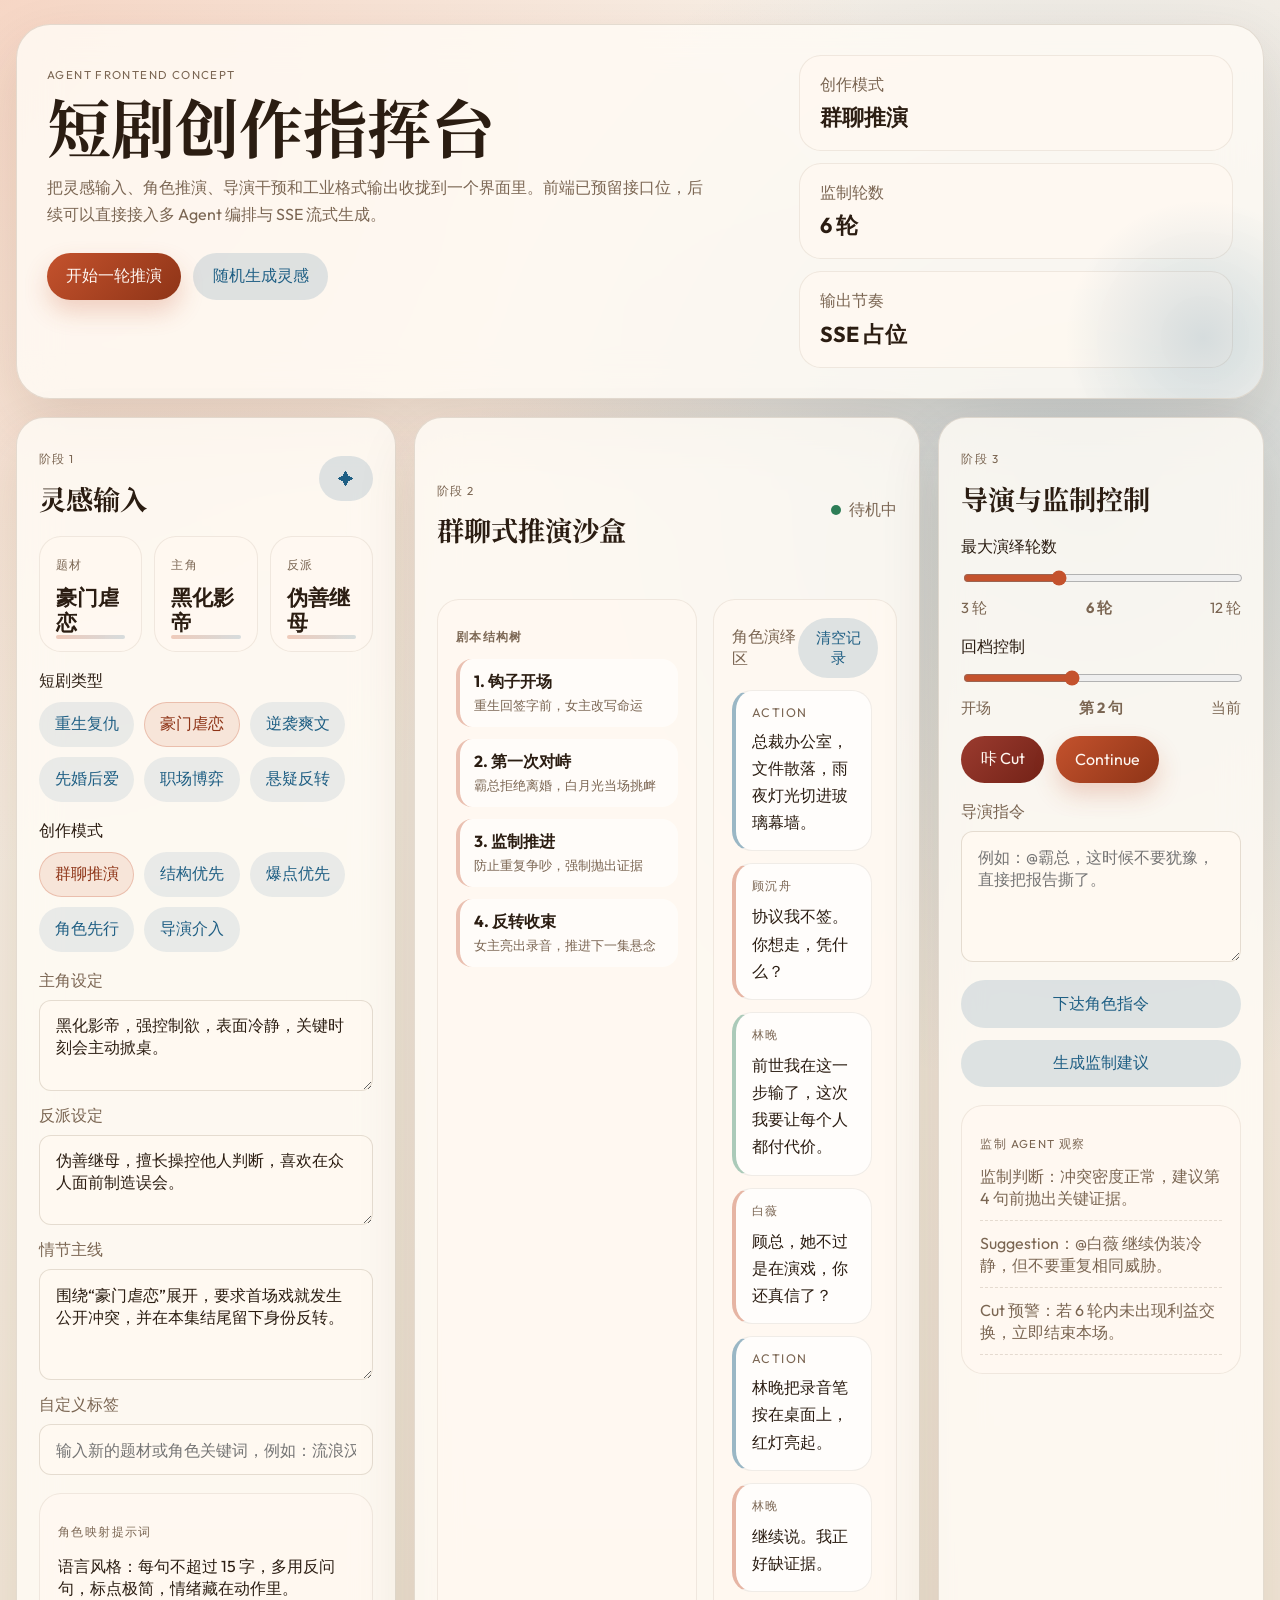
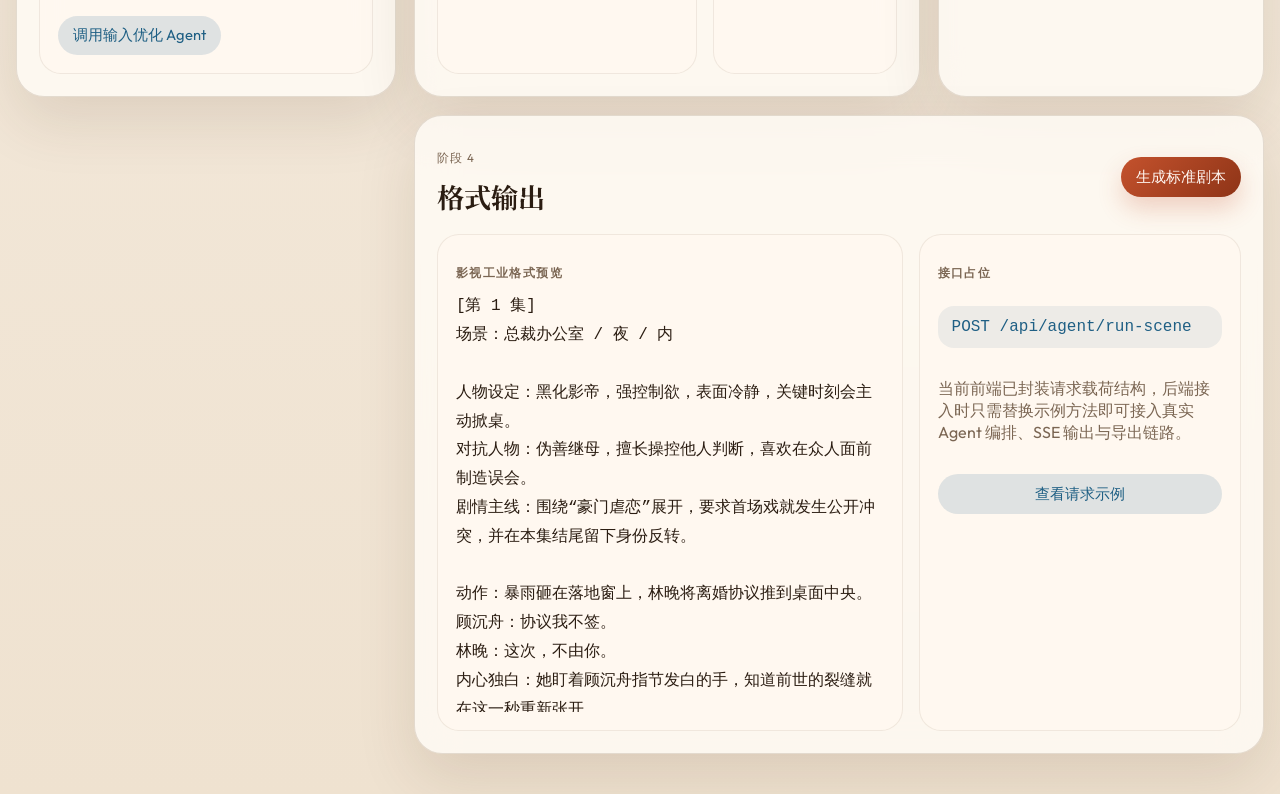
==== index.html @ feda6353 "front ui" ====
<!DOCTYPE html>
<html lang="zh-CN">
<head>
  <meta charset="UTF-8">
  <meta name="viewport" content="width=device-width, initial-scale=1.0">
  <title>Agent Frontend Concept</title>
  <link rel="preconnect" href="https://fonts.googleapis.com">
  <link rel="preconnect" href="https://fonts.gstatic.com" crossorigin>
  <link href="https://fonts.googleapis.com/css2?family=Noto+Serif+SC:wght@500;700&family=Outfit:wght@400;500;600;700&display=swap" rel="stylesheet">
  <link rel="stylesheet" href="./styles.css">
</head>
<body>
  <div class="page-shell">
    <header class="hero-card">
      <div class="hero-copy">
        <p class="eyebrow">Agent Frontend Concept</p>
        <h1>短剧创作指挥台</h1>
        <p class="hero-text">
          把灵感输入、角色推演、导演干预和工业格式输出收拢到一个界面里。前端已预留接口位，后续可以直接接入多 Agent 编排与 SSE 流式生成。
        </p>
        <div class="hero-actions">
          <button class="primary-btn" id="startDemo">开始一轮推演</button>
          <button class="ghost-btn" id="randomizeAll">随机生成灵感</button>
        </div>
      </div>
      <div class="hero-metrics">
        <article>
          <span>创作模式</span>
          <strong id="modeBadge">群聊推演</strong>
        </article>
        <article>
          <span>监制轮数</span>
          <strong id="roundBadge">6 轮</strong>
        </article>
        <article>
          <span>输出节奏</span>
          <strong>SSE 占位</strong>
        </article>
      </div>
    </header>

    <main class="workspace-grid">
      <section class="panel inspiration-panel">
        <div class="panel-heading">
          <div>
            <p class="panel-kicker">阶段 1</p>
            <h2>灵感输入</h2>
          </div>
          <button class="icon-btn" id="spinIdeas" aria-label="随机刷新灵感">✦</button>
        </div>

        <div class="slot-machine">
          <div class="slot-reel">
            <span class="slot-label">题材</span>
            <strong id="genreResult">重生复仇</strong>
          </div>
          <div class="slot-reel">
            <span class="slot-label">主角</span>
            <strong id="heroResult">禁欲霸总</strong>
          </div>
          <div class="slot-reel">
            <span class="slot-label">反派</span>
            <strong id="villainResult">心机白月光</strong>
          </div>
        </div>

        <div class="chip-block">
          <label>短剧类型</label>
          <div class="chip-list" data-field="genre"></div>
        </div>

        <div class="chip-block">
          <label>创作模式</label>
          <div class="chip-list" data-field="mode"></div>
        </div>

        <div class="field-grid">
          <label>
            主角设定
            <textarea id="heroInput" rows="3" placeholder="例如：高冷总裁，惜字如金，但在关键时刻情绪失控。"></textarea>
          </label>
          <label>
            反派设定
            <textarea id="villainInput" rows="3" placeholder="例如：表面温柔，实则步步设局，擅长利用舆论。"></textarea>
          </label>
          <label>
            情节主线
            <textarea id="plotInput" rows="4" placeholder="例如：女主重生回签离婚协议当天，决定设局反杀。"></textarea>
          </label>
          <label>
            自定义标签
            <input id="customTagInput" type="text" placeholder="输入新的题材或角色关键词，例如：流浪汉、假结婚、直播翻车">
          </label>
        </div>

        <div class="prompt-card">
          <div>
            <p class="prompt-title">角色映射提示词</p>
            <p id="promptPreview">语言风格：每句不超过 15 字，多用反问句，压缩情绪表达。</p>
          </div>
          <button class="ghost-btn small" id="optimizeInput">调用输入优化 Agent</button>
        </div>
      </section>

      <section class="panel sandbox-panel">
        <div class="panel-heading">
          <div>
            <p class="panel-kicker">阶段 2</p>
            <h2>群聊式推演沙盒</h2>
          </div>
          <div class="live-state">
            <span class="live-dot"></span>
            <span id="streamStatus">待机中</span>
          </div>
        </div>

        <div class="sandbox-layout">
          <aside class="outline-tree">
            <h3>剧本结构树</h3>
            <ul id="outlineTree"></ul>
          </aside>

          <div class="chat-stage">
            <div class="chat-toolbar">
              <span>角色演绎区</span>
              <button class="ghost-btn small" id="clearStage">清空记录</button>
            </div>
            <div class="chat-feed" id="chatFeed"></div>
          </div>
        </div>
      </section>

      <section class="panel control-panel">
        <div class="panel-heading">
          <div>
            <p class="panel-kicker">阶段 3</p>
            <h2>导演与监制控制</h2>
          </div>
        </div>

        <div class="control-group">
          <label for="roundLimit">最大演绎轮数</label>
          <input id="roundLimit" type="range" min="3" max="12" value="6">
          <div class="range-meta">
            <span>3 轮</span>
            <strong id="roundValue">6 轮</strong>
            <span>12 轮</span>
          </div>
        </div>

        <div class="control-group">
          <label for="timelineSlider">回档控制</label>
          <input id="timelineSlider" type="range" min="0" max="100" value="38">
          <div class="range-meta">
            <span>开场</span>
            <strong id="timelineValue">第 4 句</strong>
            <span>当前</span>
          </div>
        </div>

        <div class="action-row">
          <button class="warning-btn" id="cutScene">咔 Cut</button>
          <button class="primary-btn" id="continueScene">Continue</button>
        </div>

        <label class="director-box">
          导演指令
          <textarea id="directorCommand" rows="5" placeholder="例如：@霸总，这时候不要犹豫，直接把报告撕了。"></textarea>
        </label>

        <div class="action-row stack">
          <button class="ghost-btn" id="sendDirective">下达角色指令</button>
          <button class="ghost-btn" id="producerSuggest">生成监制建议</button>
        </div>

        <div class="monitor-card">
          <p class="prompt-title">监制 Agent 观察</p>
          <ul id="monitorFeed"></ul>
        </div>
      </section>

      <section class="panel output-panel">
        <div class="panel-heading">
          <div>
            <p class="panel-kicker">阶段 4</p>
            <h2>格式输出</h2>
          </div>
          <button class="primary-btn small" id="formatScript">生成标准剧本</button>
        </div>

        <div class="output-layout">
          <article class="script-preview">
            <h3>影视工业格式预览</h3>
            <pre id="scriptOutput"></pre>
          </article>
          <article class="api-card">
            <h3>接口占位</h3>
            <code id="apiSnippet">POST /api/agent/run-scene</code>
            <p>
              当前前端已封装请求载荷结构，后端接入时只需替换示例方法即可接入真实 Agent 编排、SSE 输出与导出链路。
            </p>
            <button class="ghost-btn small" id="mockRequest">查看请求示例</button>
          </article>
        </div>
      </section>
    </main>
  </div>

  <template id="messageTemplate">
    <article class="chat-message">
      <div class="message-role"></div>
      <div class="message-body"></div>
    </article>
  </template>

  <script src="./app.js"></script>
</body>
</html>
---- styles.css ----
:root {
  color-scheme: light;
  --bg: #f5efe5;
  --bg-glow: radial-gradient(circle at top left, rgba(240, 120, 74, 0.22), transparent 32%),
    radial-gradient(circle at 85% 20%, rgba(27, 99, 146, 0.2), transparent 28%),
    linear-gradient(180deg, #f8f1e8 0%, #efe2d0 100%);
  --panel: rgba(255, 252, 246, 0.82);
  --panel-strong: #fff9f0;
  --border: rgba(111, 82, 56, 0.18);
  --text: #2b1d12;
  --muted: #7b6653;
  --accent: #c4522d;
  --accent-deep: #8e3417;
  --accent-soft: rgba(196, 82, 45, 0.12);
  --secondary: #1f5f84;
  --secondary-soft: rgba(31, 95, 132, 0.14);
  --success: #2d7d56;
  --shadow: 0 24px 60px rgba(71, 42, 20, 0.12);
  --radius-xl: 28px;
  --radius-lg: 22px;
  --radius-md: 16px;
  --radius-sm: 12px;
}

* {
  box-sizing: border-box;
}

body {
  margin: 0;
  min-height: 100vh;
  font-family: "Outfit", "HarmonyOS Sans SC", "PingFang SC", sans-serif;
  background: var(--bg-glow);
  color: var(--text);
}

button,
input,
textarea {
  font: inherit;
}

button {
  border: 0;
  cursor: pointer;
}

textarea,
input[type="text"] {
  width: 100%;
  border: 1px solid var(--border);
  border-radius: var(--radius-sm);
  background: rgba(255, 250, 241, 0.92);
  padding: 0.9rem 1rem;
  color: var(--text);
  resize: vertical;
  transition: border-color 160ms ease, box-shadow 160ms ease, transform 160ms ease;
}

textarea:focus,
input[type="text"]:focus {
  outline: none;
  border-color: rgba(196, 82, 45, 0.45);
  box-shadow: 0 0 0 4px rgba(196, 82, 45, 0.08);
  transform: translateY(-1px);
}

.page-shell {
  width: min(1440px, calc(100% - 32px));
  margin: 24px auto 40px;
}

.hero-card,
.panel {
  backdrop-filter: blur(20px);
  background: var(--panel);
  border: 1px solid var(--border);
  box-shadow: var(--shadow);
}

.hero-card {
  border-radius: 34px;
  padding: 30px;
  display: grid;
  grid-template-columns: 1.5fr 0.9fr;
  gap: 28px;
  position: relative;
  overflow: hidden;
}

.hero-card::after {
  content: "";
  position: absolute;
  inset: auto -90px -90px auto;
  width: 300px;
  height: 300px;
  background: radial-gradient(circle, rgba(31, 95, 132, 0.18), transparent 65%);
}

.eyebrow,
.panel-kicker,
.slot-label,
.prompt-title,
.script-preview h3,
.api-card h3,
.outline-tree h3 {
  text-transform: uppercase;
  letter-spacing: 0.12em;
  font-size: 0.72rem;
  color: var(--muted);
}

.hero-copy h1,
.panel-heading h2 {
  margin: 0;
  font-family: "Noto Serif SC", serif;
}

.hero-copy h1 {
  font-size: clamp(2.4rem, 5vw, 4.6rem);
  line-height: 1.02;
  margin-top: 0.2rem;
}

.hero-text {
  max-width: 60ch;
  color: var(--muted);
  line-height: 1.7;
  margin: 1rem 0 1.5rem;
}

.hero-actions,
.action-row {
  display: flex;
  gap: 12px;
  flex-wrap: wrap;
}

.hero-metrics {
  display: grid;
  gap: 12px;
  align-content: start;
}

.hero-metrics article,
.prompt-card,
.monitor-card,
.api-card,
.script-preview,
.slot-reel,
.outline-tree,
.chat-stage {
  background: rgba(255, 249, 240, 0.74);
  border: 1px solid rgba(111, 82, 56, 0.1);
  border-radius: var(--radius-lg);
}

.hero-metrics article {
  padding: 18px 20px;
}

.hero-metrics span,
.range-meta span,
.range-meta strong,
.monitor-card li,
.api-card p,
.chat-toolbar {
  color: var(--muted);
}

.hero-metrics strong {
  display: block;
  margin-top: 0.45rem;
  font-size: 1.35rem;
  color: var(--text);
}

.workspace-grid {
  display: grid;
  grid-template-columns: 1.05fr 1.4fr 0.9fr;
  gap: 18px;
  margin-top: 18px;
}

.panel {
  border-radius: var(--radius-xl);
  padding: 22px;
}

.inspiration-panel,
.control-panel {
  display: grid;
  align-content: start;
  gap: 18px;
}

.sandbox-panel,
.output-panel {
  display: grid;
  gap: 18px;
}

.output-panel {
  grid-column: 2 / 4;
}

.panel-heading {
  display: flex;
  justify-content: space-between;
  align-items: center;
  gap: 16px;
}

.panel-heading h2 {
  font-size: 1.7rem;
}

.primary-btn,
.ghost-btn,
.warning-btn,
.icon-btn {
  border-radius: 999px;
  padding: 0.8rem 1.2rem;
  transition: transform 160ms ease, box-shadow 160ms ease, background 160ms ease;
}

.primary-btn {
  color: #fff7f2;
  background: linear-gradient(135deg, var(--accent) 0%, var(--accent-deep) 100%);
  box-shadow: 0 12px 24px rgba(196, 82, 45, 0.24);
}

.ghost-btn,
.icon-btn {
  color: var(--secondary);
  background: var(--secondary-soft);
}

.warning-btn {
  color: #fff7f0;
  background: linear-gradient(135deg, #9b3b2f 0%, #732217 100%);
}

.small {
  padding: 0.62rem 0.95rem;
  font-size: 0.92rem;
}

.primary-btn:hover,
.ghost-btn:hover,
.warning-btn:hover,
.icon-btn:hover {
  transform: translateY(-2px);
}

.slot-machine {
  display: grid;
  grid-template-columns: repeat(3, 1fr);
  gap: 12px;
}

.slot-reel {
  padding: 16px;
  min-height: 108px;
  position: relative;
  overflow: hidden;
}

.slot-reel strong {
  display: block;
  font-size: 1.3rem;
  margin-top: 0.75rem;
  line-height: 1.2;
}

.slot-reel::after {
  content: "";
  position: absolute;
  inset: auto 16px 12px;
  height: 4px;
  border-radius: 999px;
  background: linear-gradient(90deg, rgba(196, 82, 45, 0.28), rgba(31, 95, 132, 0.18));
}

.chip-block,
.control-group {
  display: grid;
  gap: 10px;
}

.chip-list {
  display: flex;
  gap: 10px;
  flex-wrap: wrap;
}

.chip {
  border-radius: 999px;
  padding: 0.66rem 0.92rem;
  color: var(--secondary);
  background: rgba(31, 95, 132, 0.09);
  border: 1px solid transparent;
}

.chip.active {
  color: var(--accent-deep);
  background: rgba(196, 82, 45, 0.12);
  border-color: rgba(196, 82, 45, 0.26);
}

.field-grid {
  display: grid;
  gap: 14px;
}

.field-grid label,
.director-box {
  display: grid;
  gap: 8px;
  color: var(--muted);
}

.prompt-card,
.monitor-card,
.api-card,
.script-preview,
.outline-tree,
.chat-stage {
  padding: 18px;
}

.sandbox-layout {
  display: grid;
  grid-template-columns: 260px 1fr;
  gap: 16px;
  min-height: 560px;
}

.outline-tree ul,
.monitor-card ul {
  list-style: none;
  margin: 14px 0 0;
  padding: 0;
  display: grid;
  gap: 12px;
}

.outline-tree li {
  padding: 12px 14px;
  background: rgba(255, 255, 255, 0.56);
  border-radius: var(--radius-md);
  border-left: 4px solid rgba(196, 82, 45, 0.35);
}

.outline-tree small {
  display: block;
  margin-top: 4px;
  color: var(--muted);
}

.chat-stage {
  display: grid;
  grid-template-rows: auto 1fr;
  min-height: 0;
}

.chat-toolbar {
  display: flex;
  justify-content: space-between;
  align-items: center;
  margin-bottom: 12px;
}

.chat-feed {
  display: grid;
  align-content: start;
  gap: 12px;
  overflow: auto;
  padding-right: 6px;
}

.chat-message {
  display: grid;
  gap: 8px;
  padding: 14px 16px;
  border-radius: 20px;
  background: rgba(255, 255, 255, 0.72);
  border: 1px solid rgba(111, 82, 56, 0.1);
  transform-origin: left center;
  animation: pop-in 320ms ease;
}

.chat-message.action {
  border-left: 4px solid rgba(31, 95, 132, 0.45);
}

.chat-message.dialogue {
  border-left: 4px solid rgba(196, 82, 45, 0.42);
}

.chat-message.inner {
  border-left: 4px solid rgba(45, 125, 86, 0.4);
}

.message-role {
  font-size: 0.78rem;
  letter-spacing: 0.12em;
  text-transform: uppercase;
  color: var(--muted);
}

.message-body {
  line-height: 1.7;
}

.live-state {
  display: inline-flex;
  align-items: center;
  gap: 8px;
  color: var(--muted);
}

.live-dot {
  width: 10px;
  height: 10px;
  border-radius: 50%;
  background: var(--success);
  box-shadow: 0 0 0 0 rgba(45, 125, 86, 0.45);
  animation: pulse 1.8s infinite;
}

input[type="range"] {
  width: 100%;
  accent-color: var(--accent);
}

.range-meta {
  display: flex;
  justify-content: space-between;
  align-items: center;
  font-size: 0.92rem;
}

.stack {
  flex-direction: column;
}

.monitor-card li {
  padding-bottom: 10px;
  border-bottom: 1px dashed rgba(111, 82, 56, 0.18);
}

.output-layout {
  display: grid;
  grid-template-columns: 1.3fr 0.9fr;
  gap: 16px;
}

.script-preview pre,
.api-card code {
  display: block;
  white-space: pre-wrap;
  word-break: break-word;
  font-family: "IBM Plex Mono", "Consolas", monospace;
}

.script-preview pre {
  max-height: 420px;
  overflow: auto;
  margin: 0;
  line-height: 1.8;
}

.api-card {
  display: grid;
  gap: 14px;
  align-content: start;
}

.api-card code {
  padding: 12px 14px;
  border-radius: var(--radius-md);
  background: rgba(31, 95, 132, 0.08);
  color: var(--secondary);
}

@keyframes pulse {
  0% {
    box-shadow: 0 0 0 0 rgba(45, 125, 86, 0.45);
  }
  70% {
    box-shadow: 0 0 0 10px rgba(45, 125, 86, 0);
  }
  100% {
    box-shadow: 0 0 0 0 rgba(45, 125, 86, 0);
  }
}

@keyframes pop-in {
  from {
    opacity: 0;
    transform: translateY(8px) scale(0.98);
  }
  to {
    opacity: 1;
    transform: translateY(0) scale(1);
  }
}

@media (max-width: 1220px) {
  .workspace-grid {
    grid-template-columns: 1fr;
  }

  .output-panel {
    grid-column: auto;
  }

  .hero-card,
  .sandbox-layout,
  .output-layout {
    grid-template-columns: 1fr;
  }
}

@media (max-width: 720px) {
  .page-shell {
    width: min(100% - 20px, 100%);
    margin: 10px auto 24px;
  }

  .hero-card,
  .panel {
    padding: 18px;
    border-radius: 24px;
  }

  .slot-machine {
    grid-template-columns: 1fr;
  }

  .panel-heading {
    align-items: start;
    flex-direction: column;
  }

  .chat-toolbar,
  .range-meta {
    gap: 8px;
    flex-direction: column;
    align-items: start;
  }
}
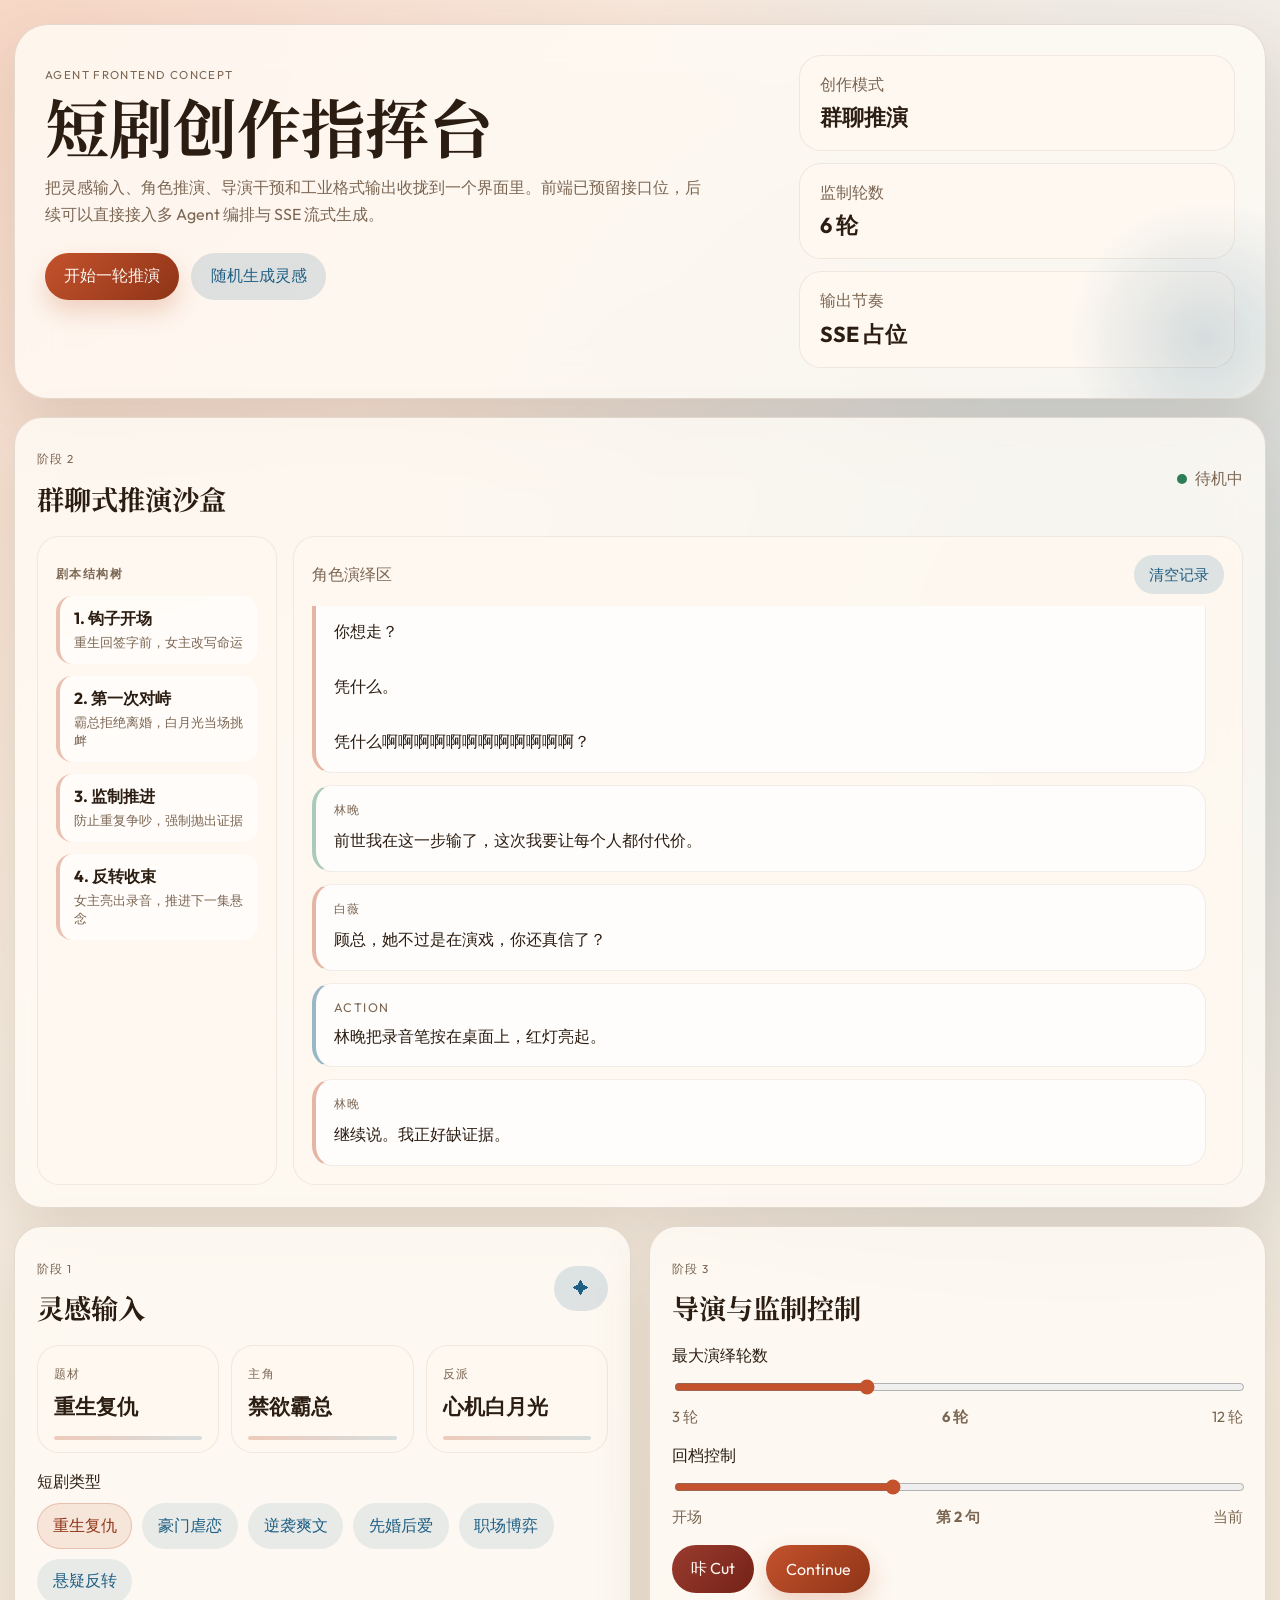
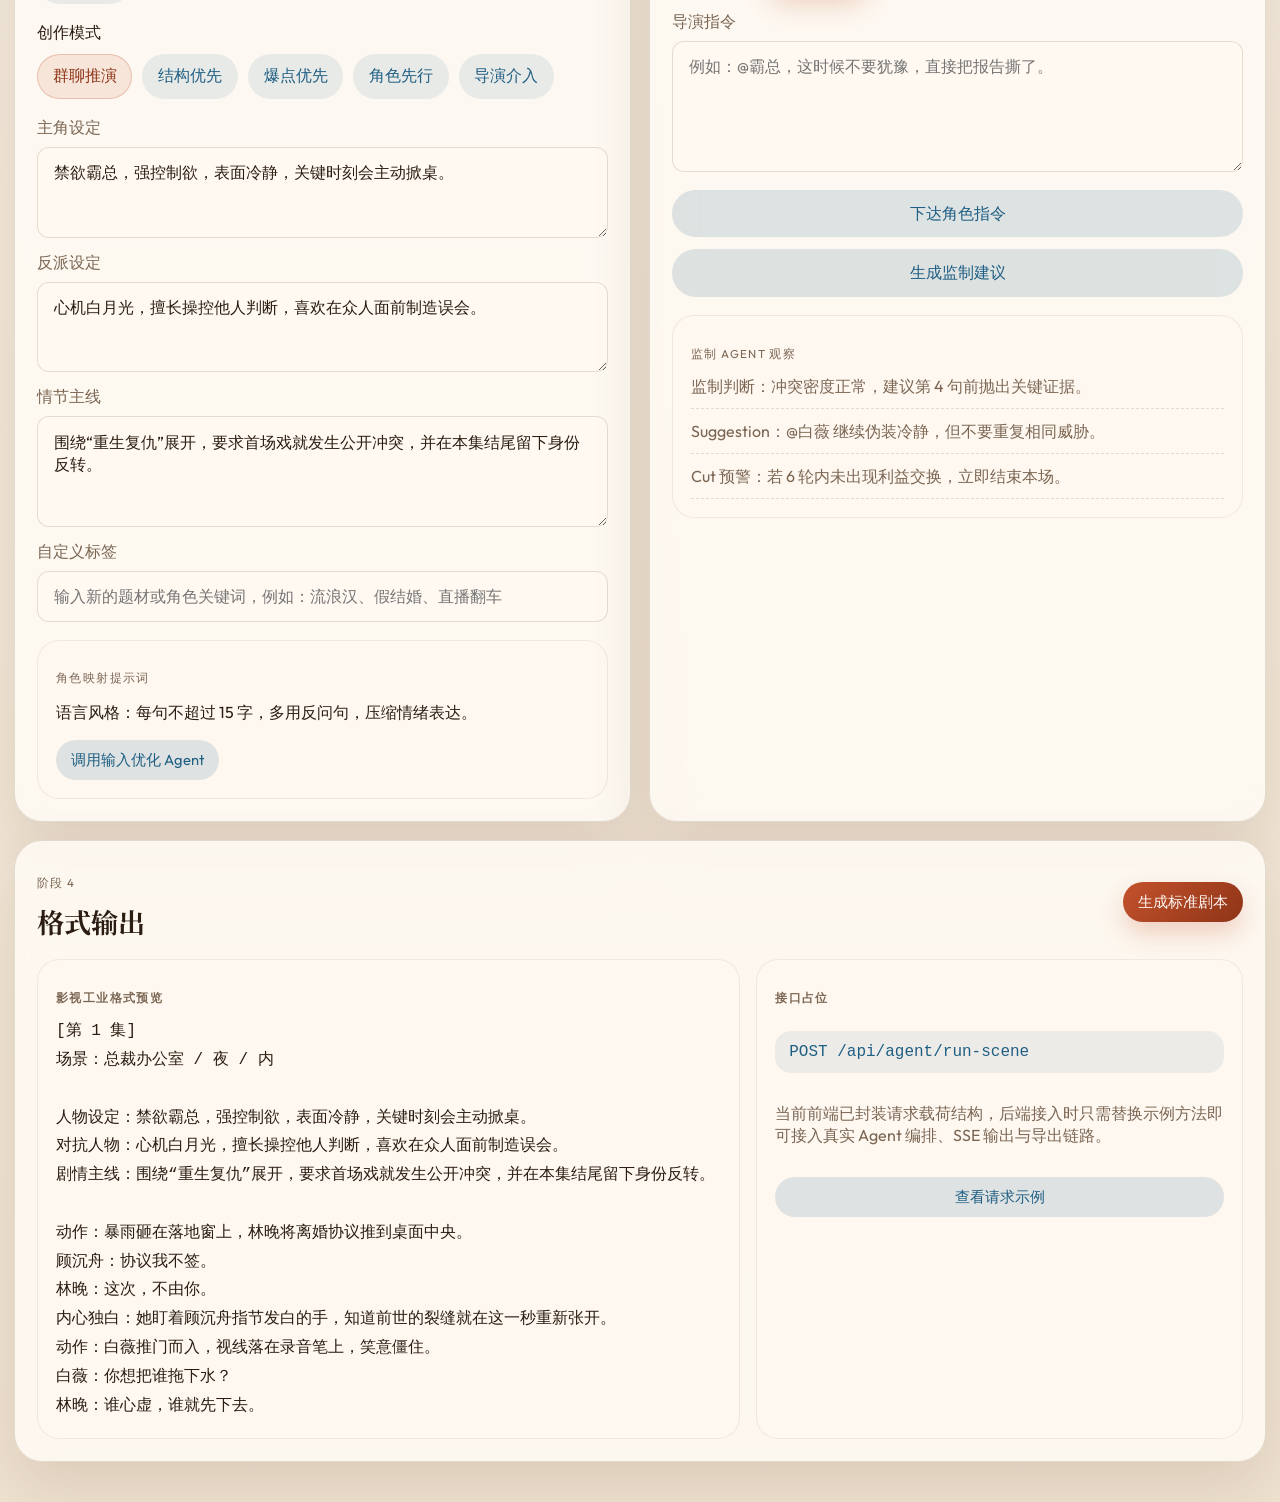
==== commit bd58e36c: "front ui" ====
--- a/index.html
+++ b/index.html
@@ -40,68 +40,6 @@
     </header>
 
     <main class="workspace-grid">
-      <section class="panel inspiration-panel">
-        <div class="panel-heading">
-          <div>
-            <p class="panel-kicker">阶段 1</p>
-            <h2>灵感输入</h2>
-          </div>
-          <button class="icon-btn" id="spinIdeas" aria-label="随机刷新灵感">✦</button>
-        </div>
-
-        <div class="slot-machine">
-          <div class="slot-reel">
-            <span class="slot-label">题材</span>
-            <strong id="genreResult">重生复仇</strong>
-          </div>
-          <div class="slot-reel">
-            <span class="slot-label">主角</span>
-            <strong id="heroResult">禁欲霸总</strong>
-          </div>
-          <div class="slot-reel">
-            <span class="slot-label">反派</span>
-            <strong id="villainResult">心机白月光</strong>
-          </div>
-        </div>
-
-        <div class="chip-block">
-          <label>短剧类型</label>
-          <div class="chip-list" data-field="genre"></div>
-        </div>
-
-        <div class="chip-block">
-          <label>创作模式</label>
-          <div class="chip-list" data-field="mode"></div>
-        </div>
-
-        <div class="field-grid">
-          <label>
-            主角设定
-            <textarea id="heroInput" rows="3" placeholder="例如：高冷总裁，惜字如金，但在关键时刻情绪失控。"></textarea>
-          </label>
-          <label>
-            反派设定
-            <textarea id="villainInput" rows="3" placeholder="例如：表面温柔，实则步步设局，擅长利用舆论。"></textarea>
-          </label>
-          <label>
-            情节主线
-            <textarea id="plotInput" rows="4" placeholder="例如：女主重生回签离婚协议当天，决定设局反杀。"></textarea>
-          </label>
-          <label>
-            自定义标签
-            <input id="customTagInput" type="text" placeholder="输入新的题材或角色关键词，例如：流浪汉、假结婚、直播翻车">
-          </label>
-        </div>
-
-        <div class="prompt-card">
-          <div>
-            <p class="prompt-title">角色映射提示词</p>
-            <p id="promptPreview">语言风格：每句不超过 15 字，多用反问句，压缩情绪表达。</p>
-          </div>
-          <button class="ghost-btn small" id="optimizeInput">调用输入优化 Agent</button>
-        </div>
-      </section>
-
       <section class="panel sandbox-panel">
         <div class="panel-heading">
           <div>
@@ -127,6 +65,68 @@
             </div>
             <div class="chat-feed" id="chatFeed"></div>
           </div>
+        </div>
+      </section>
+
+      <section class="panel inspiration-panel">
+        <div class="panel-heading">
+          <div>
+            <p class="panel-kicker">阶段 1</p>
+            <h2>灵感输入</h2>
+          </div>
+          <button class="icon-btn" id="spinIdeas" aria-label="随机刷新灵感">✦</button>
+        </div>
+
+        <div class="slot-machine">
+          <div class="slot-reel">
+            <span class="slot-label">题材</span>
+            <strong id="genreResult">重生复仇</strong>
+          </div>
+          <div class="slot-reel">
+            <span class="slot-label">主角</span>
+            <strong id="heroResult">禁欲霸总</strong>
+          </div>
+          <div class="slot-reel">
+            <span class="slot-label">反派</span>
+            <strong id="villainResult">心机白月光</strong>
+          </div>
+        </div>
+
+        <div class="chip-block">
+          <label>短剧类型</label>
+          <div class="chip-list" data-field="genre"></div>
+        </div>
+
+        <div class="chip-block">
+          <label>创作模式</label>
+          <div class="chip-list" data-field="mode"></div>
+        </div>
+
+        <div class="field-grid">
+          <label>
+            主角设定
+            <textarea id="heroInput" rows="3" placeholder="例如：高冷总裁，惜字如金，但在关键时刻情绪失控。"></textarea>
+          </label>
+          <label>
+            反派设定
+            <textarea id="villainInput" rows="3" placeholder="例如：表面温柔，实则步步设局，擅长利用舆论。"></textarea>
+          </label>
+          <label>
+            情节主线
+            <textarea id="plotInput" rows="4" placeholder="例如：女主重生回签离婚协议当天，决定设局反杀。"></textarea>
+          </label>
+          <label>
+            自定义标签
+            <input id="customTagInput" type="text" placeholder="输入新的题材或角色关键词，例如：流浪汉、假结婚、直播翻车">
+          </label>
+        </div>
+
+        <div class="prompt-card">
+          <div>
+            <p class="prompt-title">角色映射提示词</p>
+            <p id="promptPreview">语言风格：每句不超过 15 字，多用反问句，压缩情绪表达。</p>
+          </div>
+          <button class="ghost-btn small" id="optimizeInput">调用输入优化 Agent</button>
         </div>
       </section>
 
--- a/styles.css
+++ b/styles.css
@@ -66,7 +66,7 @@
 }
 
 .page-shell {
-  width: min(1440px, calc(100% - 32px));
+  width: min(1580px, calc(100% - 28px));
   margin: 24px auto 40px;
 }
 
@@ -177,7 +177,7 @@
 
 .workspace-grid {
   display: grid;
-  grid-template-columns: 1.05fr 1.4fr 0.9fr;
+  grid-template-columns: minmax(0, 1fr) minmax(0, 1fr);
   gap: 18px;
   margin-top: 18px;
 }
@@ -201,7 +201,11 @@
 }
 
 .output-panel {
-  grid-column: 2 / 4;
+  grid-column: 1 / -1;
+}
+
+.sandbox-panel {
+  grid-column: 1 / -1;
 }
 
 .panel-heading {
@@ -331,7 +335,7 @@
 
 .sandbox-layout {
   display: grid;
-  grid-template-columns: 260px 1fr;
+  grid-template-columns: minmax(200px, 240px) minmax(0, 1fr);
   gap: 16px;
   min-height: 560px;
 }
@@ -362,6 +366,9 @@
   display: grid;
   grid-template-rows: auto 1fr;
   min-height: 0;
+  min-width: 0;
+  height: 100%;
+  overflow: hidden;
 }
 
 .chat-toolbar {
@@ -376,13 +383,38 @@
   align-content: start;
   gap: 12px;
   overflow: auto;
-  padding-right: 6px;
+  min-height: 0;
+  max-height: 560px;
+  padding-right: 8px;
+  scrollbar-gutter: stable;
+  overscroll-behavior: contain;
+  scrollbar-width: thin;
+  scrollbar-color: rgba(196, 82, 45, 0.65) rgba(31, 95, 132, 0.08);
+}
+
+.chat-feed::-webkit-scrollbar {
+  width: 10px;
+}
+
+.chat-feed::-webkit-scrollbar-track {
+  background: rgba(31, 95, 132, 0.08);
+  border-radius: 999px;
+}
+
+.chat-feed::-webkit-scrollbar-thumb {
+  background: linear-gradient(180deg, rgba(196, 82, 45, 0.75), rgba(142, 52, 23, 0.82));
+  border-radius: 999px;
+  border: 2px solid rgba(255, 249, 240, 0.74);
+}
+
+.chat-feed::-webkit-scrollbar-thumb:hover {
+  background: linear-gradient(180deg, rgba(196, 82, 45, 0.95), rgba(142, 52, 23, 0.98));
 }
 
 .chat-message {
   display: grid;
   gap: 8px;
-  padding: 14px 16px;
+  padding: 16px 18px;
   border-radius: 20px;
   background: rgba(255, 255, 255, 0.72);
   border: 1px solid rgba(111, 82, 56, 0.1);
@@ -411,6 +443,10 @@
 
 .message-body {
   line-height: 1.7;
+  font-size: 1.02rem;
+  white-space: pre-wrap;
+  word-break: keep-all;
+  overflow-wrap: break-word;
 }
 
 .live-state {
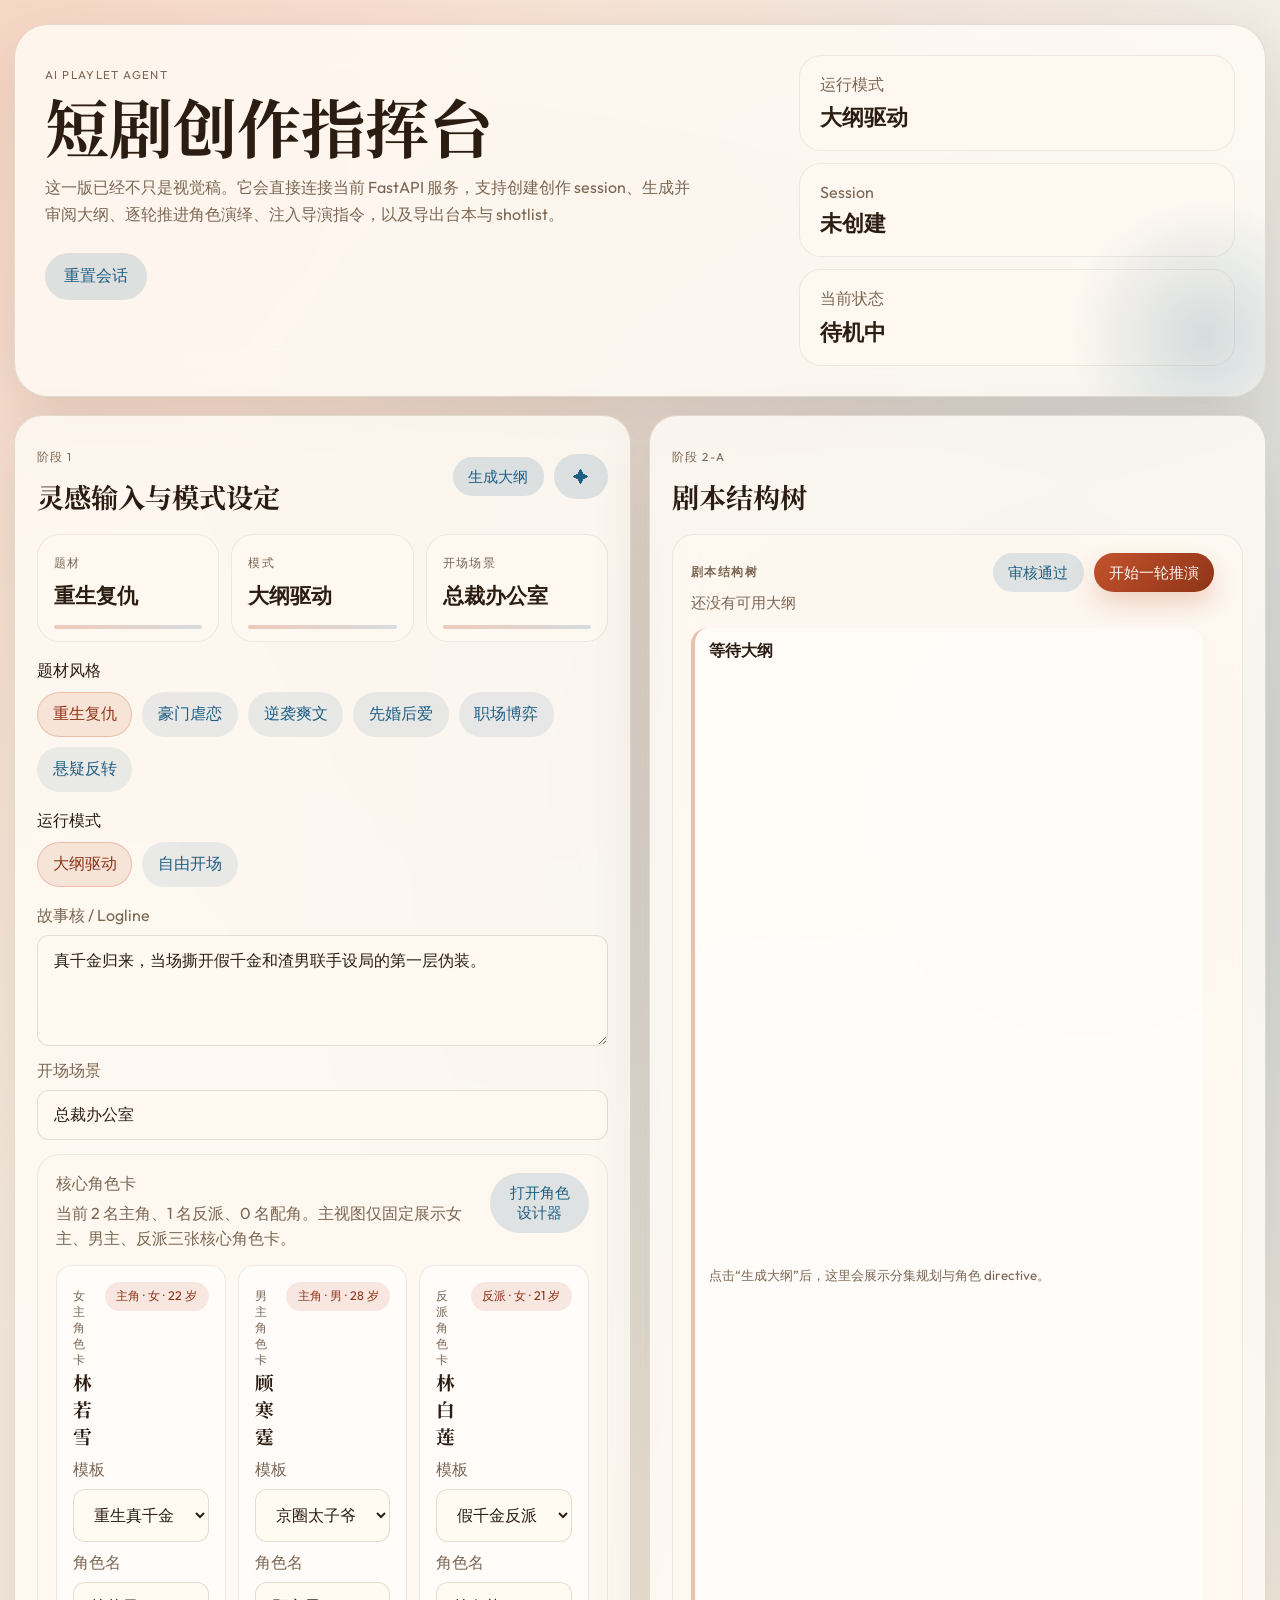
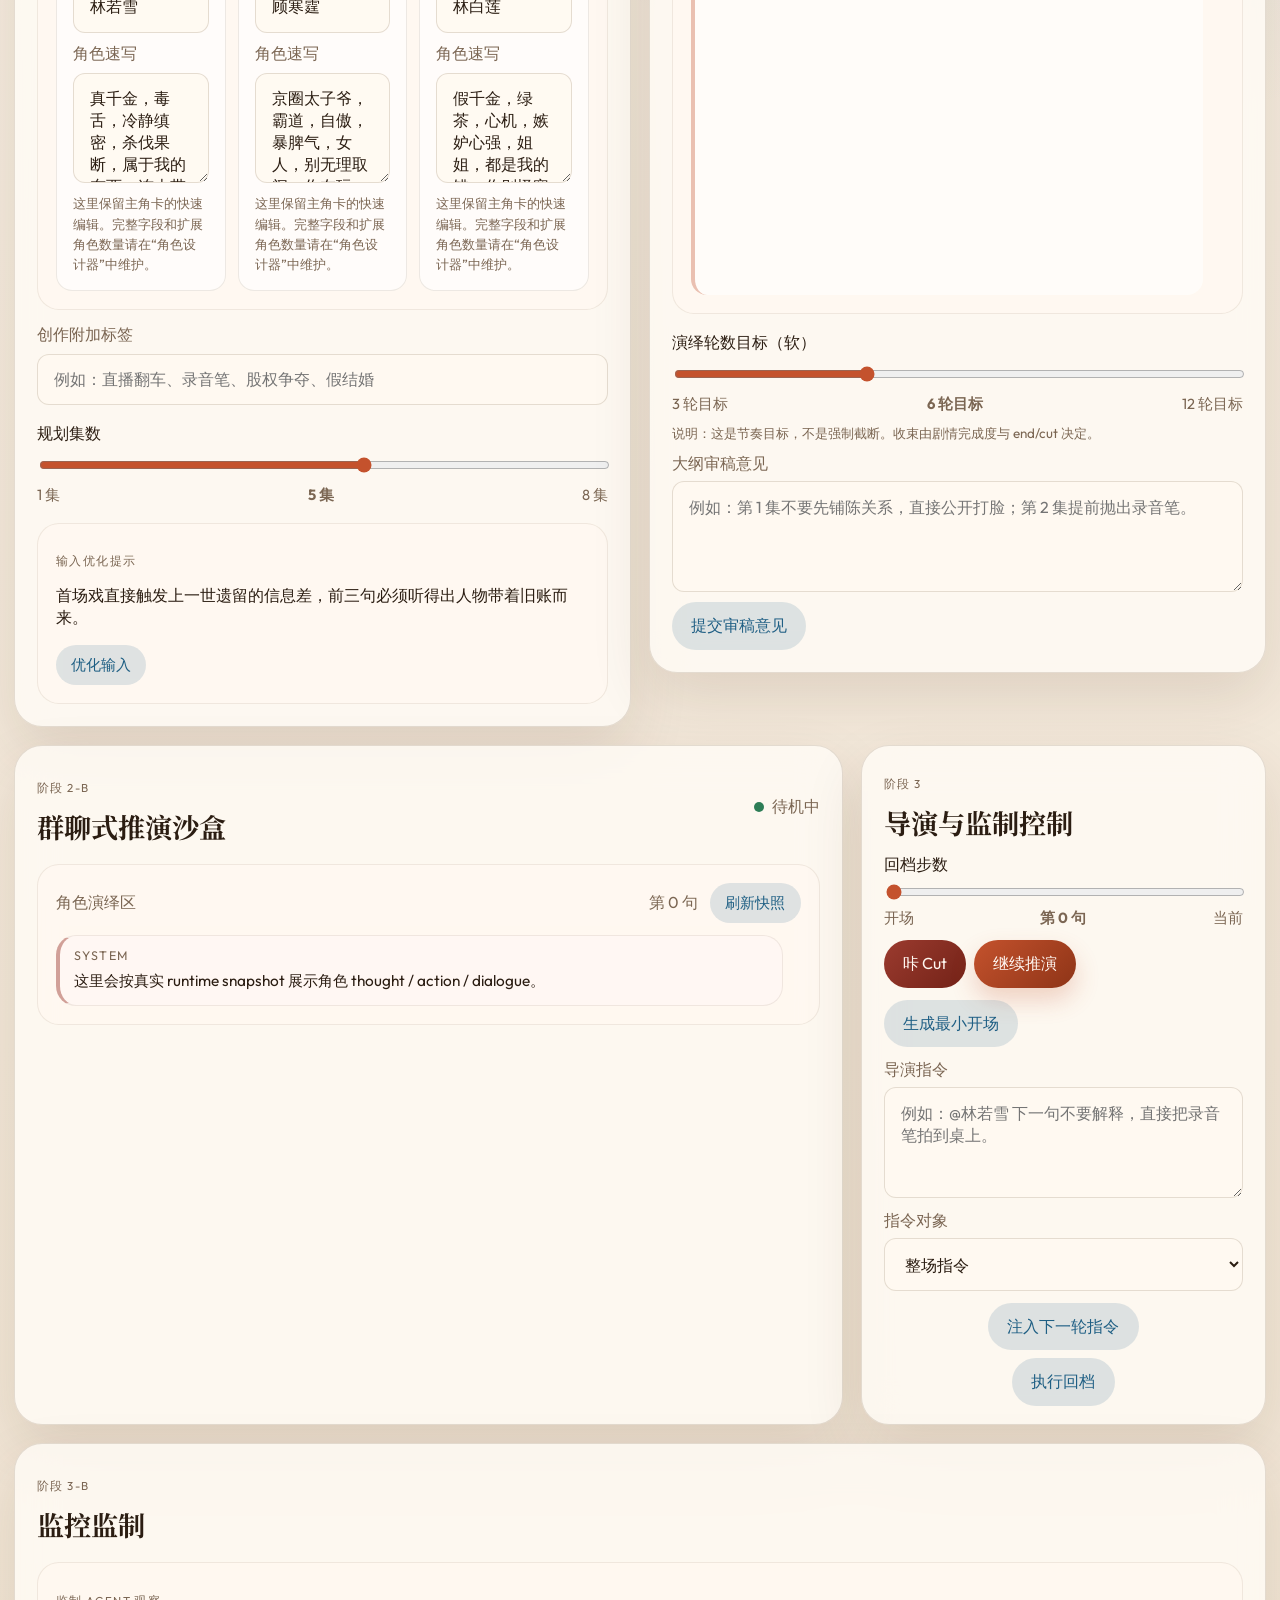
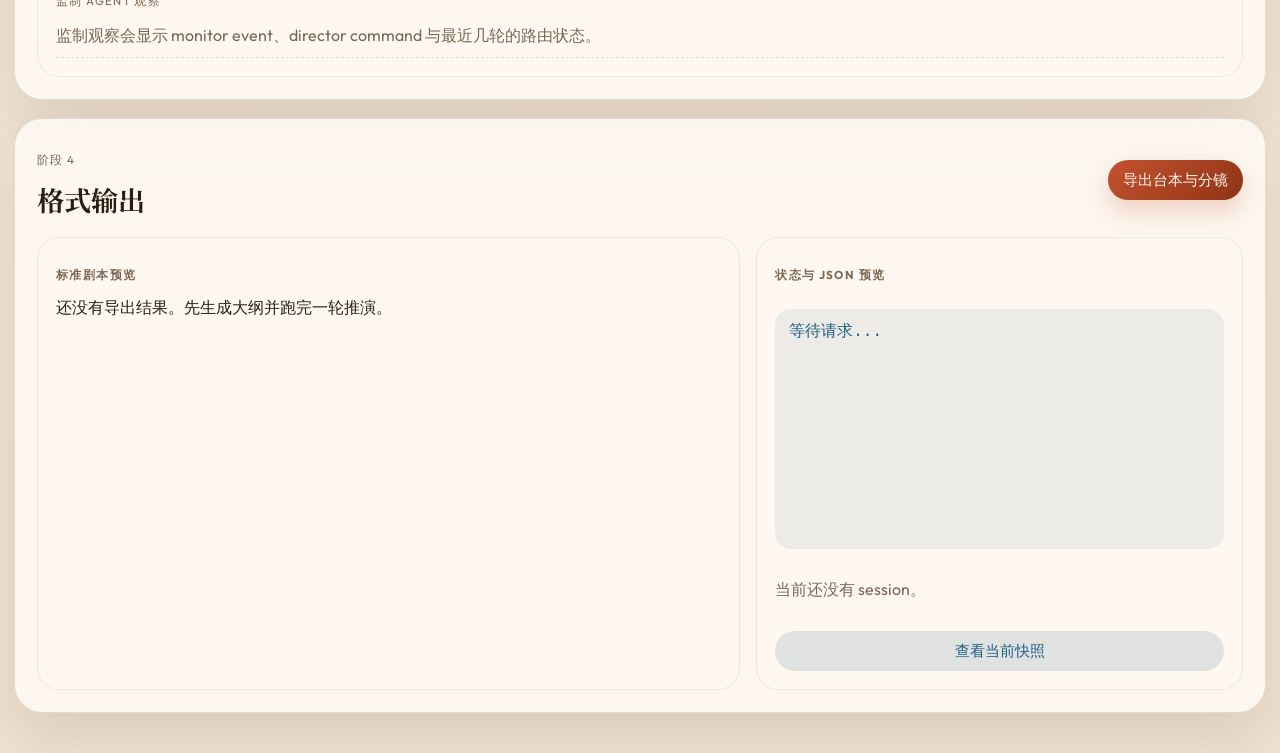
==== commit 15ff4c92: "latest ui" ====
--- a/index.html
+++ b/index.html
@@ -3,7 +3,7 @@
 <head>
   <meta charset="UTF-8">
   <meta name="viewport" content="width=device-width, initial-scale=1.0">
-  <title>Agent Frontend Concept</title>
+  <title>AI Playlet Agent Console</title>
   <link rel="preconnect" href="https://fonts.googleapis.com">
   <link rel="preconnect" href="https://fonts.gstatic.com" crossorigin>
   <link href="https://fonts.googleapis.com/css2?family=Noto+Serif+SC:wght@500;700&family=Outfit:wght@400;500;600;700&display=swap" rel="stylesheet">
@@ -13,68 +13,42 @@
   <div class="page-shell">
     <header class="hero-card">
       <div class="hero-copy">
-        <p class="eyebrow">Agent Frontend Concept</p>
+        <p class="eyebrow">AI Playlet Agent</p>
         <h1>短剧创作指挥台</h1>
         <p class="hero-text">
-          把灵感输入、角色推演、导演干预和工业格式输出收拢到一个界面里。前端已预留接口位，后续可以直接接入多 Agent 编排与 SSE 流式生成。
+          这一版已经不只是视觉稿。它会直接连接当前 FastAPI 服务，支持创建创作 session、生成并审阅大纲、逐轮推进角色演绎、注入导演指令，以及导出台本与 shotlist。
         </p>
         <div class="hero-actions">
-          <button class="primary-btn" id="startDemo">开始一轮推演</button>
-          <button class="ghost-btn" id="randomizeAll">随机生成灵感</button>
+          <button class="ghost-btn" id="resetSessionBtn" type="button">重置会话</button>
         </div>
       </div>
       <div class="hero-metrics">
         <article>
-          <span>创作模式</span>
-          <strong id="modeBadge">群聊推演</strong>
+          <span>运行模式</span>
+          <strong id="modeBadge">大纲驱动</strong>
         </article>
         <article>
-          <span>监制轮数</span>
-          <strong id="roundBadge">6 轮</strong>
+          <span>Session</span>
+          <strong id="sessionBadge">未创建</strong>
         </article>
         <article>
-          <span>输出节奏</span>
-          <strong>SSE 占位</strong>
+          <span>当前状态</span>
+          <strong id="statusBadge">待机中</strong>
         </article>
       </div>
     </header>
 
     <main class="workspace-grid">
-      <section class="panel sandbox-panel">
-        <div class="panel-heading">
-          <div>
-            <p class="panel-kicker">阶段 2</p>
-            <h2>群聊式推演沙盒</h2>
-          </div>
-          <div class="live-state">
-            <span class="live-dot"></span>
-            <span id="streamStatus">待机中</span>
-          </div>
-        </div>
-
-        <div class="sandbox-layout">
-          <aside class="outline-tree">
-            <h3>剧本结构树</h3>
-            <ul id="outlineTree"></ul>
-          </aside>
-
-          <div class="chat-stage">
-            <div class="chat-toolbar">
-              <span>角色演绎区</span>
-              <button class="ghost-btn small" id="clearStage">清空记录</button>
-            </div>
-            <div class="chat-feed" id="chatFeed"></div>
-          </div>
-        </div>
-      </section>
-
       <section class="panel inspiration-panel">
         <div class="panel-heading">
           <div>
             <p class="panel-kicker">阶段 1</p>
-            <h2>灵感输入</h2>
-          </div>
-          <button class="icon-btn" id="spinIdeas" aria-label="随机刷新灵感">✦</button>
+            <h2>灵感输入与模式设定</h2>
+          </div>
+          <div class="panel-heading-actions">
+            <button class="ghost-btn small" id="generateOutlineBtn" type="button">生成大纲</button>
+            <button class="icon-btn" id="randomizeAll" type="button" aria-label="随机刷新灵感">✦</button>
+          </div>
         </div>
 
         <div class="slot-machine">
@@ -83,50 +57,134 @@
             <strong id="genreResult">重生复仇</strong>
           </div>
           <div class="slot-reel">
-            <span class="slot-label">主角</span>
-            <strong id="heroResult">禁欲霸总</strong>
+            <span class="slot-label">模式</span>
+            <strong id="runModeResult">大纲驱动</strong>
           </div>
           <div class="slot-reel">
-            <span class="slot-label">反派</span>
-            <strong id="villainResult">心机白月光</strong>
+            <span class="slot-label">开场场景</span>
+            <strong id="sceneResult">总裁办公室</strong>
           </div>
         </div>
 
         <div class="chip-block">
-          <label>短剧类型</label>
+          <label>题材风格</label>
           <div class="chip-list" data-field="genre"></div>
         </div>
 
         <div class="chip-block">
-          <label>创作模式</label>
-          <div class="chip-list" data-field="mode"></div>
+          <label>运行模式</label>
+          <div class="chip-list" data-field="runMode"></div>
         </div>
 
         <div class="field-grid">
           <label>
-            主角设定
-            <textarea id="heroInput" rows="3" placeholder="例如：高冷总裁，惜字如金，但在关键时刻情绪失控。"></textarea>
-          </label>
-          <label>
-            反派设定
-            <textarea id="villainInput" rows="3" placeholder="例如：表面温柔，实则步步设局，擅长利用舆论。"></textarea>
-          </label>
-          <label>
-            情节主线
+            故事核 / Logline
             <textarea id="plotInput" rows="4" placeholder="例如：女主重生回签离婚协议当天，决定设局反杀。"></textarea>
           </label>
           <label>
-            自定义标签
-            <input id="customTagInput" type="text" placeholder="输入新的题材或角色关键词，例如：流浪汉、假结婚、直播翻车">
+            开场场景
+            <input id="sceneInput" type="text" placeholder="例如：总裁办公室 / 夜 / 内">
           </label>
+          <section class="role-composer">
+            <div class="role-composer-head">
+              <div>
+                <label class="role-composer-title">核心角色卡</label>
+                <p id="roleSummary">当前展示女主、男主、反派三张角色卡。你可以在角色设计器里继续扩展主角和配角数量。</p>
+              </div>
+              <button class="ghost-btn small" id="openRoleDesignerBtn" type="button">打开角色设计器</button>
+            </div>
+            <div class="main-role-grid" id="mainRoleCards"></div>
+          </section>
+          <label>
+            创作附加标签
+            <input id="customTagInput" type="text" placeholder="例如：直播翻车、录音笔、股权争夺、假结婚">
+          </label>
+        </div>
+
+        <div class="control-group">
+          <label for="episodeCount">规划集数</label>
+          <input id="episodeCount" type="range" min="1" max="8" value="5">
+          <div class="range-meta">
+            <span>1 集</span>
+            <strong id="episodeCountValue">5 集</strong>
+            <span>8 集</span>
+          </div>
         </div>
 
         <div class="prompt-card">
           <div>
-            <p class="prompt-title">角色映射提示词</p>
-            <p id="promptPreview">语言风格：每句不超过 15 字，多用反问句，压缩情绪表达。</p>
-          </div>
-          <button class="ghost-btn small" id="optimizeInput">调用输入优化 Agent</button>
+            <p class="prompt-title">输入优化提示</p>
+            <p id="promptPreview">保持角色欲望清晰，首场戏就抛出正面冲突，给结尾预留一个能钩下一场的硬悬念。</p>
+          </div>
+          <button class="ghost-btn small" id="optimizeInput" type="button">优化输入</button>
+        </div>
+      </section>
+
+      <section class="panel outline-panel">
+        <div class="panel-heading">
+          <div>
+            <p class="panel-kicker">阶段 2-A</p>
+            <h2>剧本结构树</h2>
+          </div>
+        </div>
+
+        <aside class="outline-tree">
+          <div class="tree-head">
+            <div>
+              <h3>剧本结构树</h3>
+              <p id="outlineStatus">还没有可用大纲</p>
+            </div>
+            <div class="tree-actions">
+              <button class="ghost-btn small" id="approveOutlineBtn" type="button">审核通过</button>
+              <button class="primary-btn small" id="startDemo" type="button">开始一轮推演</button>
+            </div>
+          </div>
+          <ul id="outlineTree"></ul>
+        </aside>
+
+        <div class="outline-side-controls">
+          <div class="control-group">
+            <label for="roundLimit">演绎轮数目标（软）</label>
+            <input id="roundLimit" type="range" min="3" max="12" value="6">
+            <div class="range-meta">
+              <span>3 轮目标</span>
+              <strong id="roundValue">6 轮目标</strong>
+              <span>12 轮目标</span>
+            </div>
+            <small id="roundHint">说明：这是节奏目标，不是强制截断。收束由剧情完成度与 end/cut 决定。</small>
+          </div>
+
+          <label class="director-box">
+            大纲审稿意见
+            <textarea id="outlineFeedback" rows="4" placeholder="例如：第 1 集不要先铺陈关系，直接公开打脸；第 2 集提前抛出录音笔。"></textarea>
+          </label>
+
+          <div class="action-row">
+            <button class="ghost-btn" id="reviewOutlineBtn" type="button">提交审稿意见</button>
+          </div>
+        </div>
+      </section>
+
+      <section class="panel sandbox-panel">
+        <div class="panel-heading">
+          <div>
+            <p class="panel-kicker">阶段 2-B</p>
+            <h2>群聊式推演沙盒</h2>
+          </div>
+          <div class="live-state">
+            <span class="live-dot"></span>
+            <span id="streamStatus">等待创建 session</span>
+          </div>
+        </div>
+        <div class="chat-stage">
+          <div class="chat-toolbar">
+            <span>角色演绎区</span>
+            <div class="toolbar-actions">
+              <span id="turnBadge">第 0 句</span>
+              <button class="ghost-btn small" id="refreshStageBtn" type="button">刷新快照</button>
+            </div>
+          </div>
+          <div class="chat-feed" id="chatFeed"></div>
         </div>
       </section>
 
@@ -139,40 +197,49 @@
         </div>
 
         <div class="control-group">
-          <label for="roundLimit">最大演绎轮数</label>
-          <input id="roundLimit" type="range" min="3" max="12" value="6">
-          <div class="range-meta">
-            <span>3 轮</span>
-            <strong id="roundValue">6 轮</strong>
-            <span>12 轮</span>
-          </div>
-        </div>
-
-        <div class="control-group">
-          <label for="timelineSlider">回档控制</label>
-          <input id="timelineSlider" type="range" min="0" max="100" value="38">
+          <label for="timelineSlider">回档步数</label>
+          <input id="timelineSlider" type="range" min="0" max="0" value="0">
           <div class="range-meta">
             <span>开场</span>
-            <strong id="timelineValue">第 4 句</strong>
+            <strong id="timelineValue">第 0 句</strong>
             <span>当前</span>
           </div>
         </div>
 
         <div class="action-row">
-          <button class="warning-btn" id="cutScene">咔 Cut</button>
-          <button class="primary-btn" id="continueScene">Continue</button>
+          <button class="warning-btn" id="cutScene" type="button">咔 Cut</button>
+          <button class="primary-btn" id="continueScene" type="button">继续推演</button>
+          <button class="ghost-btn hidden" id="nextEpisodeBtn" type="button">开始下一集</button>
+        </div>
+
+        <div class="action-row">
+          <button class="ghost-btn" id="buildFreePlanBtn" type="button">生成最小开场</button>
         </div>
 
         <label class="director-box">
           导演指令
-          <textarea id="directorCommand" rows="5" placeholder="例如：@霸总，这时候不要犹豫，直接把报告撕了。"></textarea>
+          <textarea id="directorCommand" rows="4" placeholder="例如：@林若雪 下一句不要解释，直接把录音笔拍到桌上。"></textarea>
         </label>
 
+        <label class="director-box">
+          指令对象
+          <select id="targetRole"></select>
+        </label>
+
         <div class="action-row stack">
-          <button class="ghost-btn" id="sendDirective">下达角色指令</button>
-          <button class="ghost-btn" id="producerSuggest">生成监制建议</button>
-        </div>
-
+          <button class="ghost-btn" id="sendDirective" type="button">注入下一轮指令</button>
+          <button class="ghost-btn" id="rollbackBtn" type="button">执行回档</button>
+        </div>
+
+      </section>
+
+      <section class="panel monitor-panel">
+        <div class="panel-heading">
+          <div>
+            <p class="panel-kicker">阶段 3-B</p>
+            <h2>监控监制</h2>
+          </div>
+        </div>
         <div class="monitor-card">
           <p class="prompt-title">监制 Agent 观察</p>
           <ul id="monitorFeed"></ul>
@@ -185,21 +252,21 @@
             <p class="panel-kicker">阶段 4</p>
             <h2>格式输出</h2>
           </div>
-          <button class="primary-btn small" id="formatScript">生成标准剧本</button>
+          <button class="primary-btn small" id="formatScript" type="button">导出台本与分镜</button>
         </div>
 
         <div class="output-layout">
           <article class="script-preview">
-            <h3>影视工业格式预览</h3>
+            <h3>标准剧本预览</h3>
             <pre id="scriptOutput"></pre>
           </article>
           <article class="api-card">
-            <h3>接口占位</h3>
-            <code id="apiSnippet">POST /api/agent/run-scene</code>
-            <p>
-              当前前端已封装请求载荷结构，后端接入时只需替换示例方法即可接入真实 Agent 编排、SSE 输出与导出链路。
+            <h3>状态与 JSON 预览</h3>
+            <code id="apiSnippet">等待请求...</code>
+            <p id="apiHint">
+              当前 UI 会显示最后一次关键请求的返回结果，你可以直接用它来检查 session、outline、runtime snapshot 与导出物。
             </p>
-            <button class="ghost-btn small" id="mockRequest">查看请求示例</button>
+            <button class="ghost-btn small" id="previewStateBtn" type="button">查看当前快照</button>
           </article>
         </div>
       </section>
@@ -213,6 +280,33 @@
     </article>
   </template>
 
+  <div class="modal-shell hidden" id="roleDesignerModal" aria-hidden="true">
+    <div class="modal-backdrop" data-close-role-modal="true"></div>
+    <section class="modal-card" role="dialog" aria-modal="true" aria-labelledby="roleDesignerTitle">
+      <div class="modal-head">
+        <div>
+          <p class="panel-kicker">角色设计器</p>
+          <h2 id="roleDesignerTitle">自定义角色信息与数量</h2>
+          <p id="roleDesignerStats">你可以为主角和配角加载模板、修改名字与信息，并决定角色数量。</p>
+        </div>
+        <button class="icon-btn" id="closeRoleDesignerBtn" type="button" aria-label="关闭角色设计器">×</button>
+      </div>
+
+      <div class="role-designer-toolbar">
+        <label>
+          配角模板
+          <select id="rolePresetSelect"></select>
+        </label>
+        <div class="action-row">
+          <button class="ghost-btn small" id="addPresetRoleBtn" type="button">添加模板角色</button>
+          <button class="primary-btn small" id="addCustomRoleBtn" type="button">新增自定义角色</button>
+        </div>
+      </div>
+
+      <div class="role-designer-list" id="roleDesignerList"></div>
+    </section>
+  </div>
+
   <script src="./app.js"></script>
 </body>
-</html>+</html>
--- a/styles.css
+++ b/styles.css
@@ -1,7 +1,8 @@
 :root {
   color-scheme: light;
   --bg: #f5efe5;
-  --bg-glow: radial-gradient(circle at top left, rgba(240, 120, 74, 0.22), transparent 32%),
+  --bg-glow:
+    radial-gradient(circle at top left, rgba(240, 120, 74, 0.22), transparent 32%),
     radial-gradient(circle at 85% 20%, rgba(27, 99, 146, 0.2), transparent 28%),
     linear-gradient(180deg, #f8f1e8 0%, #efe2d0 100%);
   --panel: rgba(255, 252, 246, 0.82);
@@ -15,6 +16,7 @@
   --secondary: #1f5f84;
   --secondary-soft: rgba(31, 95, 132, 0.14);
   --success: #2d7d56;
+  --warning: #9b3b2f;
   --shadow: 0 24px 60px rgba(71, 42, 20, 0.12);
   --radius-xl: 28px;
   --radius-lg: 22px;
@@ -36,7 +38,8 @@
 
 button,
 input,
-textarea {
+textarea,
+select {
   font: inherit;
 }
 
@@ -45,8 +48,13 @@
   cursor: pointer;
 }
 
+.hidden {
+  display: none !important;
+}
+
 textarea,
-input[type="text"] {
+input[type="text"],
+select {
   width: 100%;
   border: 1px solid var(--border);
   border-radius: var(--radius-sm);
@@ -58,7 +66,8 @@
 }
 
 textarea:focus,
-input[type="text"]:focus {
+input[type="text"]:focus,
+select:focus {
   outline: none;
   border-color: rgba(196, 82, 45, 0.45);
   box-shadow: 0 0 0 4px rgba(196, 82, 45, 0.08);
@@ -130,10 +139,12 @@
 }
 
 .hero-actions,
-.action-row {
+.action-row,
+.toolbar-actions {
   display: flex;
   gap: 12px;
   flex-wrap: wrap;
+  align-items: center;
 }
 
 .hero-metrics {
@@ -164,8 +175,15 @@
 .range-meta strong,
 .monitor-card li,
 .api-card p,
-.chat-toolbar {
-  color: var(--muted);
+.chat-toolbar,
+.tree-head p {
+  color: var(--muted);
+}
+
+#roundHint {
+  color: var(--muted);
+  font-size: 0.84rem;
+  line-height: 1.45;
 }
 
 .hero-metrics strong {
@@ -173,11 +191,12 @@
   margin-top: 0.45rem;
   font-size: 1.35rem;
   color: var(--text);
+  word-break: break-all;
 }
 
 .workspace-grid {
   display: grid;
-  grid-template-columns: minmax(0, 1fr) minmax(0, 1fr);
+  grid-template-columns: repeat(6, minmax(0, 1fr));
   gap: 18px;
   margin-top: 18px;
 }
@@ -188,7 +207,9 @@
 }
 
 .inspiration-panel,
-.control-panel {
+.outline-panel,
+.control-panel,
+.monitor-panel {
   display: grid;
   align-content: start;
   gap: 18px;
@@ -200,12 +221,39 @@
   gap: 18px;
 }
 
+.inspiration-panel {
+  grid-column: 1 / 4;
+  align-self: stretch;
+}
+
+.outline-panel {
+  grid-column: 4 / 7;
+  align-self: stretch;
+  overflow: hidden;
+  grid-template-rows: auto minmax(0, 1fr) auto;
+}
+
+.sandbox-panel {
+  grid-column: 1 / 5;
+  align-content: start;
+  align-self: stretch;
+}
+
+.control-panel {
+  grid-column: 5 / 7;
+  align-content: start;
+  align-self: stretch;
+  gap: 12px;
+  padding-top: 18px;
+  padding-bottom: 18px;
+}
+
 .output-panel {
-  grid-column: 1 / -1;
-}
-
-.sandbox-panel {
-  grid-column: 1 / -1;
+  grid-column: 1 / 7;
+}
+
+.monitor-panel {
+  grid-column: 1 / 7;
 }
 
 .panel-heading {
@@ -215,8 +263,30 @@
   gap: 16px;
 }
 
+.panel-heading-actions,
+.tree-actions {
+  display: inline-flex;
+  align-items: center;
+  gap: 10px;
+}
+
+.tree-actions {
+  margin-right: 10px;
+}
+
 .panel-heading h2 {
   font-size: 1.7rem;
+}
+
+.panel-heading-actions,
+.tree-actions {
+  display: inline-flex;
+  align-items: center;
+  gap: 10px;
+}
+
+.tree-actions {
+  margin-right: 10px;
 }
 
 .primary-btn,
@@ -225,7 +295,7 @@
 .icon-btn {
   border-radius: 999px;
   padding: 0.8rem 1.2rem;
-  transition: transform 160ms ease, box-shadow 160ms ease, background 160ms ease;
+  transition: transform 160ms ease, box-shadow 160ms ease, background 160ms ease, opacity 160ms ease;
 }
 
 .primary-btn {
@@ -242,7 +312,7 @@
 
 .warning-btn {
   color: #fff7f0;
-  background: linear-gradient(135deg, #9b3b2f 0%, #732217 100%);
+  background: linear-gradient(135deg, var(--warning) 0%, #732217 100%);
 }
 
 .small {
@@ -255,6 +325,15 @@
 .warning-btn:hover,
 .icon-btn:hover {
   transform: translateY(-2px);
+}
+
+.primary-btn:disabled,
+.ghost-btn:disabled,
+.warning-btn:disabled,
+.icon-btn:disabled {
+  opacity: 0.55;
+  cursor: not-allowed;
+  transform: none;
 }
 
 .slot-machine {
@@ -317,6 +396,177 @@
   gap: 14px;
 }
 
+.role-composer {
+  display: grid;
+  gap: 14px;
+  padding: 18px;
+  border-radius: var(--radius-lg);
+  background: rgba(255, 249, 240, 0.74);
+  border: 1px solid rgba(111, 82, 56, 0.1);
+}
+
+.role-composer-head {
+  display: flex;
+  align-items: start;
+  justify-content: space-between;
+  gap: 12px;
+}
+
+.role-composer-title {
+  display: block;
+  color: var(--muted);
+  margin-bottom: 6px;
+}
+
+#roleSummary,
+#roleDesignerStats {
+  margin: 0;
+  color: var(--muted);
+  line-height: 1.55;
+}
+
+.main-role-grid {
+  display: grid;
+  grid-template-columns: repeat(3, minmax(0, 1fr));
+  gap: 12px;
+}
+
+.role-card {
+  display: grid;
+  gap: 10px;
+  padding: 16px;
+  border-radius: var(--radius-md);
+  border: 1px solid rgba(111, 82, 56, 0.12);
+  background: rgba(255, 255, 255, 0.62);
+}
+
+.role-card-head {
+  display: flex;
+  align-items: start;
+  justify-content: space-between;
+  gap: 12px;
+}
+
+.role-card-head h3,
+.role-editor-head h3,
+.modal-head h2 {
+  margin: 0;
+  font-family: "Noto Serif SC", serif;
+}
+
+.role-card-head p,
+.role-editor-head p,
+.modal-head p {
+  margin: 6px 0 0;
+  color: var(--muted);
+}
+
+.role-badge {
+  align-self: start;
+  padding: 0.38rem 0.72rem;
+  border-radius: 999px;
+  background: rgba(196, 82, 45, 0.12);
+  color: var(--accent-deep);
+  font-size: 0.78rem;
+  white-space: nowrap;
+}
+
+.role-card-hint {
+  margin: 0;
+  color: var(--muted);
+  font-size: 0.84rem;
+  line-height: 1.5;
+}
+
+.modal-shell {
+  position: fixed;
+  inset: 0;
+  z-index: 30;
+  display: grid;
+  place-items: center;
+  padding: 18px;
+}
+
+.modal-backdrop {
+  position: absolute;
+  inset: 0;
+  background: rgba(43, 29, 18, 0.36);
+  backdrop-filter: blur(6px);
+}
+
+.modal-card {
+  position: relative;
+  width: min(1120px, 100%);
+  max-height: calc(100vh - 36px);
+  overflow: auto;
+  padding: 22px;
+  border-radius: 30px;
+  background: var(--panel-strong);
+  border: 1px solid rgba(111, 82, 56, 0.14);
+  box-shadow: var(--shadow);
+  display: grid;
+  gap: 18px;
+}
+
+.modal-head,
+.role-designer-toolbar,
+.role-editor-head {
+  display: flex;
+  align-items: start;
+  justify-content: space-between;
+  gap: 14px;
+}
+
+.role-designer-toolbar {
+  padding: 14px 16px;
+  border-radius: var(--radius-lg);
+  background: rgba(31, 95, 132, 0.07);
+  border: 1px solid rgba(31, 95, 132, 0.1);
+}
+
+.role-designer-toolbar label {
+  min-width: 220px;
+}
+
+.role-designer-list {
+  display: grid;
+  gap: 14px;
+}
+
+.role-editor {
+  display: grid;
+  gap: 14px;
+  padding: 18px;
+  border-radius: var(--radius-lg);
+  background: rgba(255, 255, 255, 0.72);
+  border: 1px solid rgba(111, 82, 56, 0.12);
+}
+
+.role-editor-grid {
+  display: grid;
+  grid-template-columns: repeat(3, minmax(0, 1fr));
+  gap: 12px;
+}
+
+.role-editor-span {
+  grid-column: span 3;
+}
+
+.danger-btn {
+  border-radius: 999px;
+  padding: 0.72rem 1rem;
+  color: #fff7f0;
+  background: linear-gradient(135deg, #a44c3a 0%, #7f2a1f 100%);
+}
+
+.danger-btn:hover {
+  transform: translateY(-2px);
+}
+
+body.modal-open {
+  overflow: hidden;
+}
+
 .field-grid label,
 .director-box {
   display: grid;
@@ -333,11 +583,43 @@
   padding: 18px;
 }
 
-.sandbox-layout {
-  display: grid;
-  grid-template-columns: minmax(200px, 240px) minmax(0, 1fr);
-  gap: 16px;
-  min-height: 560px;
+.outline-panel .outline-tree {
+  display: grid;
+  grid-template-rows: auto minmax(0, 1fr);
+  height: 100%;
+  min-height: 0;
+  overflow: hidden;
+}
+
+.outline-side-controls {
+  display: grid;
+  align-content: start;
+  gap: 10px;
+}
+
+.outline-side-controls .director-box {
+  gap: 6px;
+}
+
+.outline-side-controls .director-box textarea {
+  min-height: 92px;
+}
+
+.outline-side-controls .action-row {
+  justify-content: flex-start;
+}
+
+.tree-head {
+  display: flex;
+  align-items: start;
+  justify-content: space-between;
+  gap: 12px;
+}
+
+.tree-head p {
+  margin: 8px 0 0;
+  font-size: 0.92rem;
+  line-height: 1.5;
 }
 
 .outline-tree ul,
@@ -349,25 +631,34 @@
   gap: 12px;
 }
 
+.outline-tree ul {
+  overflow: auto;
+  min-height: 0;
+  padding-right: 6px;
+  scrollbar-gutter: stable;
+}
+
 .outline-tree li {
   padding: 12px 14px;
   background: rgba(255, 255, 255, 0.56);
   border-radius: var(--radius-md);
   border-left: 4px solid rgba(196, 82, 45, 0.35);
+  display: grid;
+  gap: 6px;
 }
 
 .outline-tree small {
   display: block;
-  margin-top: 4px;
-  color: var(--muted);
+  color: var(--muted);
+  line-height: 1.55;
 }
 
 .chat-stage {
   display: grid;
-  grid-template-rows: auto 1fr;
+  grid-template-rows: auto auto;
   min-height: 0;
   min-width: 0;
-  height: 100%;
+  height: auto;
   overflow: hidden;
 }
 
@@ -381,10 +672,10 @@
 .chat-feed {
   display: grid;
   align-content: start;
-  gap: 12px;
+  gap: 8px;
   overflow: auto;
   min-height: 0;
-  max-height: 560px;
+  max-height: 540px;
   padding-right: 8px;
   scrollbar-gutter: stable;
   overscroll-behavior: contain;
@@ -407,14 +698,10 @@
   border: 2px solid rgba(255, 249, 240, 0.74);
 }
 
-.chat-feed::-webkit-scrollbar-thumb:hover {
-  background: linear-gradient(180deg, rgba(196, 82, 45, 0.95), rgba(142, 52, 23, 0.98));
-}
-
 .chat-message {
   display: grid;
-  gap: 8px;
-  padding: 16px 18px;
+  gap: 6px;
+  padding: 12px 14px;
   border-radius: 20px;
   background: rgba(255, 255, 255, 0.72);
   border: 1px solid rgba(111, 82, 56, 0.1);
@@ -430,8 +717,15 @@
   border-left: 4px solid rgba(196, 82, 45, 0.42);
 }
 
-.chat-message.inner {
+.chat-message.thought {
   border-left: 4px solid rgba(45, 125, 86, 0.4);
+}
+
+.chat-message.monitor,
+.chat-message.director,
+.chat-message.system {
+  border-left: 4px solid rgba(155, 59, 47, 0.46);
+  background: rgba(255, 247, 243, 0.9);
 }
 
 .message-role {
@@ -442,11 +736,36 @@
 }
 
 .message-body {
-  line-height: 1.7;
-  font-size: 1.02rem;
+  line-height: 1.55;
+  font-size: 0.96rem;
   white-space: pre-wrap;
-  word-break: keep-all;
-  overflow-wrap: break-word;
+  overflow-wrap: anywhere;
+}
+
+.message-body.compact {
+  display: grid;
+  gap: 4px;
+}
+
+.compound-line {
+  display: grid;
+  grid-template-columns: 136px 1fr;
+  gap: 8px;
+  align-items: start;
+}
+
+.compound-label {
+  color: var(--muted);
+  font-size: 0.76rem;
+  letter-spacing: 0.08em;
+  text-transform: uppercase;
+  white-space: nowrap;
+  padding-right: 6px;
+}
+
+.compound-text {
+  white-space: pre-wrap;
+  overflow-wrap: anywhere;
 }
 
 .live-state {
@@ -481,9 +800,27 @@
   flex-direction: column;
 }
 
+.control-panel .control-group,
+.control-panel .director-box {
+  gap: 6px;
+}
+
+.control-panel .action-row {
+  gap: 8px;
+}
+
+.control-panel .director-box textarea {
+  min-height: 88px;
+}
+
+.control-panel .monitor-card {
+  padding: 14px;
+}
+
 .monitor-card li {
   padding-bottom: 10px;
   border-bottom: 1px dashed rgba(111, 82, 56, 0.18);
+  line-height: 1.5;
 }
 
 .output-layout {
@@ -518,6 +855,9 @@
   border-radius: var(--radius-md);
   background: rgba(31, 95, 132, 0.08);
   color: var(--secondary);
+  min-height: 240px;
+  max-height: 420px;
+  overflow: auto;
 }
 
 @keyframes pulse {
@@ -548,12 +888,25 @@
     grid-template-columns: 1fr;
   }
 
+  .main-role-grid,
+  .role-editor-grid {
+    grid-template-columns: 1fr;
+  }
+
+  .role-editor-span {
+    grid-column: span 1;
+  }
+
+  .inspiration-panel,
+  .outline-panel,
+  .sandbox-panel,
+  .control-panel,
+  .monitor-panel,
   .output-panel {
-    grid-column: auto;
+    grid-column: 1 / 2;
   }
 
   .hero-card,
-  .sandbox-layout,
   .output-layout {
     grid-template-columns: 1fr;
   }
@@ -575,15 +928,14 @@
     grid-template-columns: 1fr;
   }
 
-  .panel-heading {
+  .role-composer-head,
+  .modal-head,
+  .role-designer-toolbar,
+  .panel-heading,
+  .tree-head,
+  .chat-toolbar,
+  .range-meta {
     align-items: start;
     flex-direction: column;
   }
-
-  .chat-toolbar,
-  .range-meta {
-    gap: 8px;
-    flex-direction: column;
-    align-items: start;
-  }
-}+}
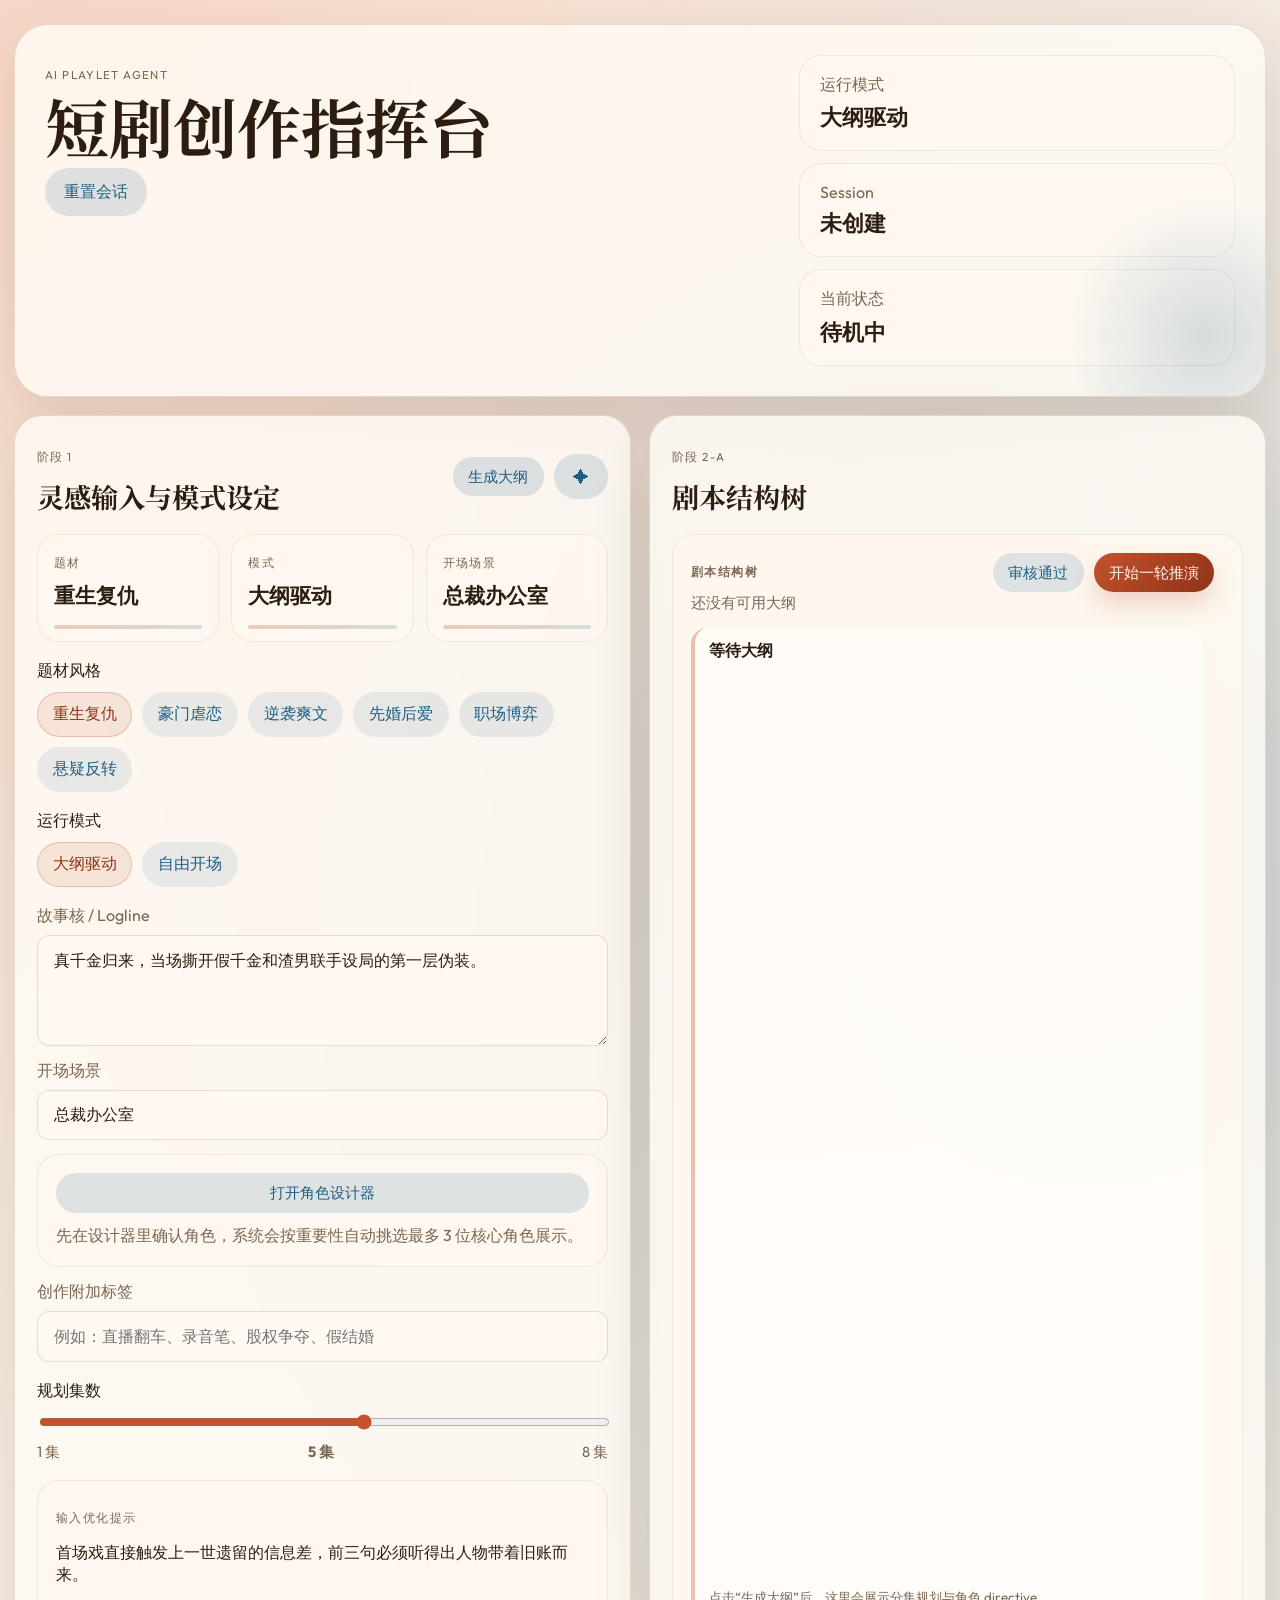
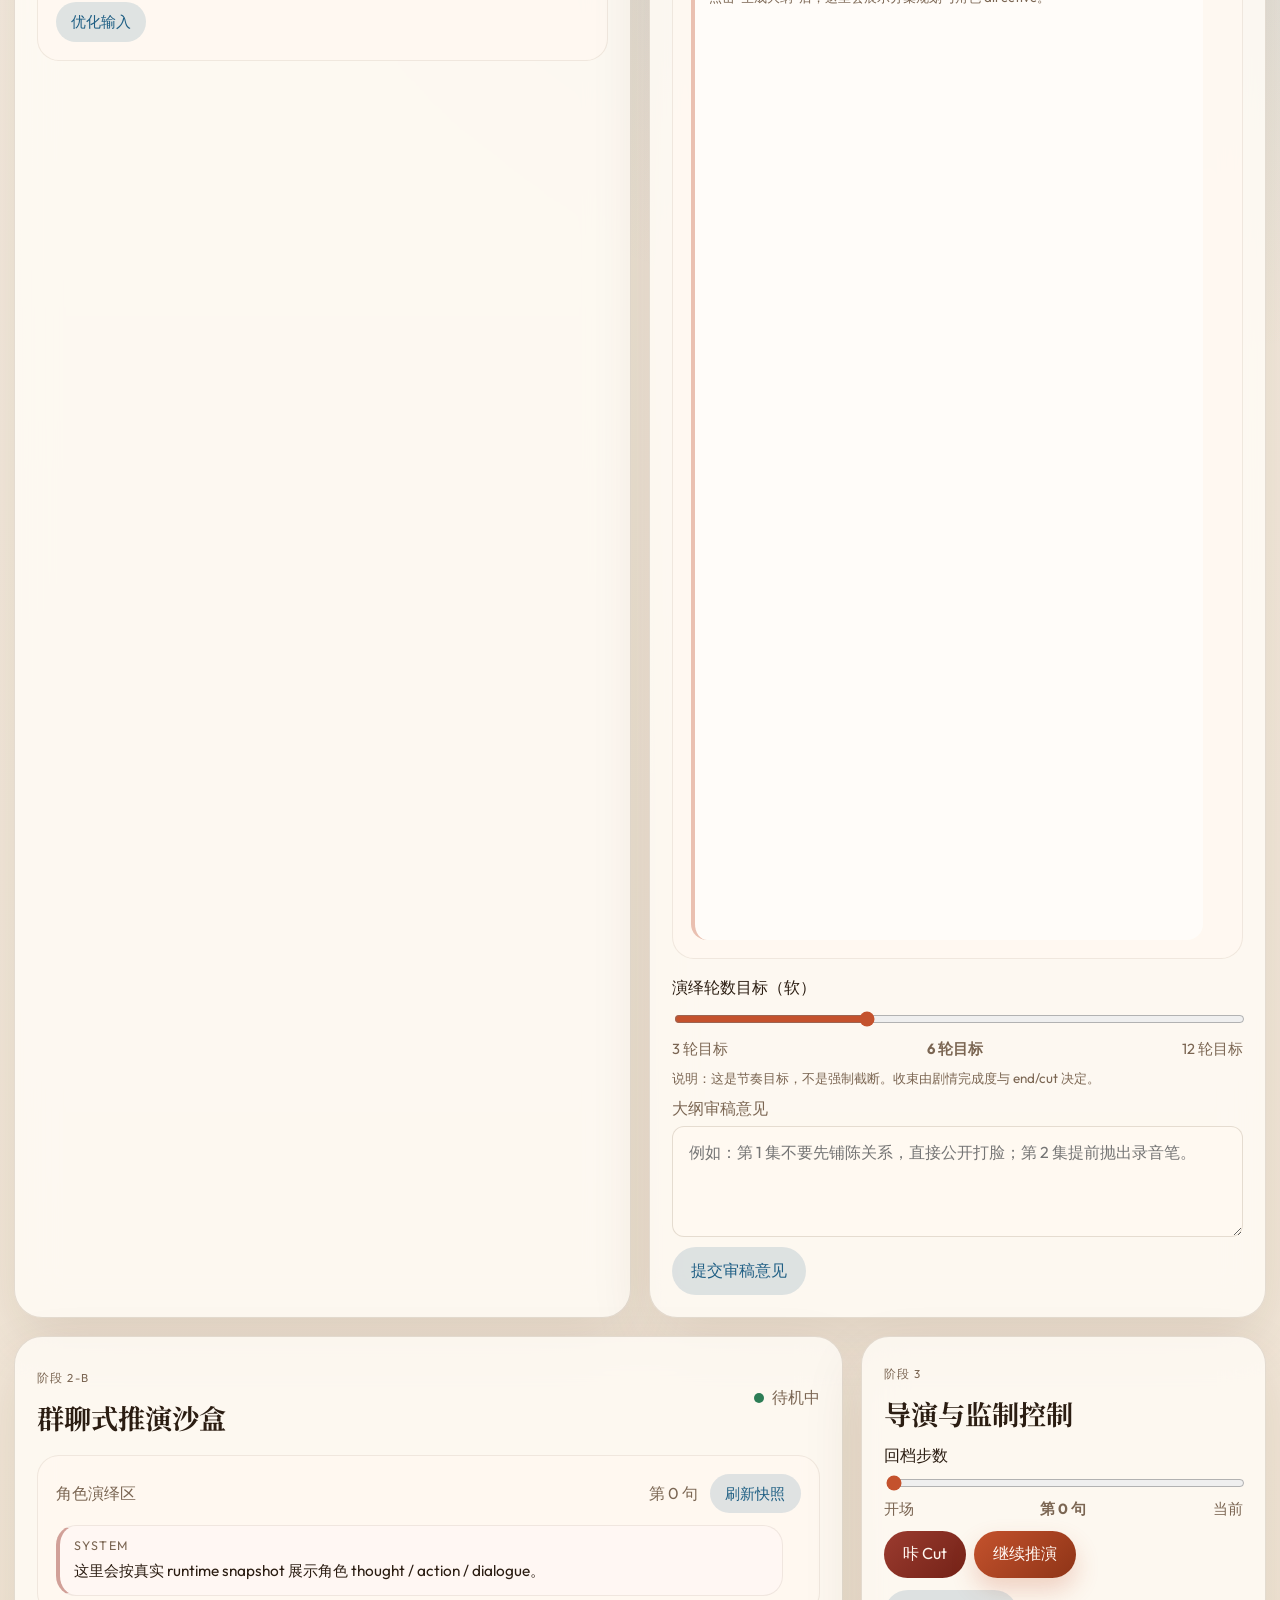
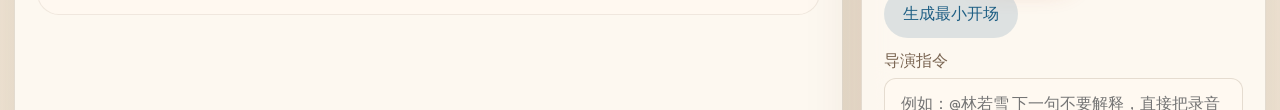
==== commit c6252abe: "latest ui 1" ====
--- a/index.html
+++ b/index.html
@@ -15,9 +15,6 @@
       <div class="hero-copy">
         <p class="eyebrow">AI Playlet Agent</p>
         <h1>短剧创作指挥台</h1>
-        <p class="hero-text">
-          这一版已经不只是视觉稿。它会直接连接当前 FastAPI 服务，支持创建创作 session、生成并审阅大纲、逐轮推进角色演绎、注入导演指令，以及导出台本与 shotlist。
-        </p>
         <div class="hero-actions">
           <button class="ghost-btn" id="resetSessionBtn" type="button">重置会话</button>
         </div>
@@ -86,14 +83,19 @@
             <input id="sceneInput" type="text" placeholder="例如：总裁办公室 / 夜 / 内">
           </label>
           <section class="role-composer">
-            <div class="role-composer-head">
-              <div>
-                <label class="role-composer-title">核心角色卡</label>
-                <p id="roleSummary">当前展示女主、男主、反派三张角色卡。你可以在角色设计器里继续扩展主角和配角数量。</p>
+            <div class="role-composer-entry">
+              <button class="ghost-btn small" id="openRoleDesignerBtn" type="button">打开角色设计器</button>
+              <p class="role-entry-hint" id="roleEntryHint">先在设计器里确认角色，系统会按重要性自动挑选最多 3 位核心角色展示。</p>
+            </div>
+            <div class="role-composer-display hidden" id="roleComposerDisplay">
+              <div class="role-composer-head">
+                <div>
+                  <label class="role-composer-title">核心角色卡</label>
+                </div>
               </div>
-              <button class="ghost-btn small" id="openRoleDesignerBtn" type="button">打开角色设计器</button>
-            </div>
-            <div class="main-role-grid" id="mainRoleCards"></div>
+              <div class="main-role-grid" id="mainRoleCards"></div>
+              <p class="role-composer-hint">核心角色展示由角色定位自动决定，完整编辑请在“角色设计器”中进行。</p>
+            </div>
           </section>
           <label>
             创作附加标签
@@ -294,7 +296,7 @@
 
       <div class="role-designer-toolbar">
         <label>
-          配角模板
+          角色模板
           <select id="rolePresetSelect"></select>
         </label>
         <div class="action-row">
--- a/styles.css
+++ b/styles.css
@@ -131,13 +131,6 @@
   margin-top: 0.2rem;
 }
 
-.hero-text {
-  max-width: 60ch;
-  color: var(--muted);
-  line-height: 1.7;
-  margin: 1rem 0 1.5rem;
-}
-
 .hero-actions,
 .action-row,
 .toolbar-actions {
@@ -145,6 +138,10 @@
   gap: 12px;
   flex-wrap: wrap;
   align-items: center;
+}
+
+.hero-actions {
+  margin-top: 10px;
 }
 
 .hero-metrics {
@@ -231,6 +228,7 @@
   align-self: stretch;
   overflow: hidden;
   grid-template-rows: auto minmax(0, 1fr) auto;
+  min-height: 0;
 }
 
 .sandbox-panel {
@@ -403,6 +401,35 @@
   border-radius: var(--radius-lg);
   background: rgba(255, 249, 240, 0.74);
   border: 1px solid rgba(111, 82, 56, 0.1);
+  position: relative;
+  z-index: 2;
+}
+
+.role-composer-entry,
+.role-composer-display {
+  display: grid;
+  gap: 10px;
+  position: relative;
+  z-index: 3;
+}
+
+#openRoleDesignerBtn {
+  position: relative;
+  z-index: 4;
+  pointer-events: auto;
+}
+
+.role-entry-hint {
+  margin: 0;
+  color: var(--muted);
+  line-height: 1.55;
+}
+
+.role-composer-hint {
+  margin: 0;
+  color: var(--muted);
+  font-size: 0.84rem;
+  line-height: 1.5;
 }
 
 .role-composer-head {
@@ -414,11 +441,14 @@
 
 .role-composer-title {
   display: block;
-  color: var(--muted);
-  margin-bottom: 6px;
-}
-
-#roleSummary,
+  color: var(--text);
+  margin-bottom: 2px;
+  font-family: "Noto Serif SC", serif;
+  font-size: 1.2rem;
+  font-weight: 700;
+  letter-spacing: 0.04em;
+}
+
 #roleDesignerStats {
   margin: 0;
   color: var(--muted);
@@ -440,11 +470,70 @@
   background: rgba(255, 255, 255, 0.62);
 }
 
+.role-summary-preview,
+.role-template-hint,
+.role-position-note {
+  margin: 0;
+  color: var(--muted);
+  line-height: 1.55;
+}
+
+.role-summary-preview {
+  font-size: 0.94rem;
+}
+
+.role-template-hint,
+.role-position-note {
+  font-size: 0.85rem;
+}
+
+.main-role-empty {
+  grid-column: 1 / -1;
+  padding: 16px;
+  border-radius: var(--radius-md);
+  background: rgba(255, 255, 255, 0.58);
+  border: 1px dashed rgba(111, 82, 56, 0.18);
+  color: var(--muted);
+}
+
 .role-card-head {
   display: flex;
-  align-items: start;
+  align-items: center;
   justify-content: space-between;
   gap: 12px;
+  flex-wrap: wrap;
+}
+
+.role-card-topline {
+  display: flex;
+  align-items: center;
+  justify-content: space-between;
+  gap: 10px;
+  flex-wrap: wrap;
+}
+
+.role-card-title-block {
+  min-width: 0;
+  flex: 1;
+}
+
+.role-card-name {
+  font-size: 2rem;
+  line-height: 1.15;
+  letter-spacing: 0.02em;
+  white-space: nowrap;
+  word-break: keep-all;
+}
+
+.role-position-pill {
+  display: inline-flex;
+  align-items: center;
+  padding: 0.36rem 0.72rem;
+  border-radius: 999px;
+  background: rgba(31, 95, 132, 0.1);
+  color: var(--secondary);
+  font-size: 0.82rem;
+  white-space: nowrap;
 }
 
 .role-card-head h3,
@@ -469,13 +558,6 @@
   color: var(--accent-deep);
   font-size: 0.78rem;
   white-space: nowrap;
-}
-
-.role-card-hint {
-  margin: 0;
-  color: var(--muted);
-  font-size: 0.84rem;
-  line-height: 1.5;
 }
 
 .modal-shell {
@@ -563,6 +645,10 @@
   transform: translateY(-2px);
 }
 
+select option:disabled {
+  color: #a79a8d;
+}
+
 body.modal-open {
   overflow: hidden;
 }
@@ -910,6 +996,10 @@
   .output-layout {
     grid-template-columns: 1fr;
   }
+
+  .role-card-name {
+    font-size: 1.6rem;
+  }
 }
 
 @media (max-width: 720px) {
@@ -928,7 +1018,13 @@
     grid-template-columns: 1fr;
   }
 
+  .role-card-name {
+    font-size: 1.32rem;
+    white-space: normal;
+  }
+
   .role-composer-head,
+  .role-composer-entry,
   .modal-head,
   .role-designer-toolbar,
   .panel-heading,
